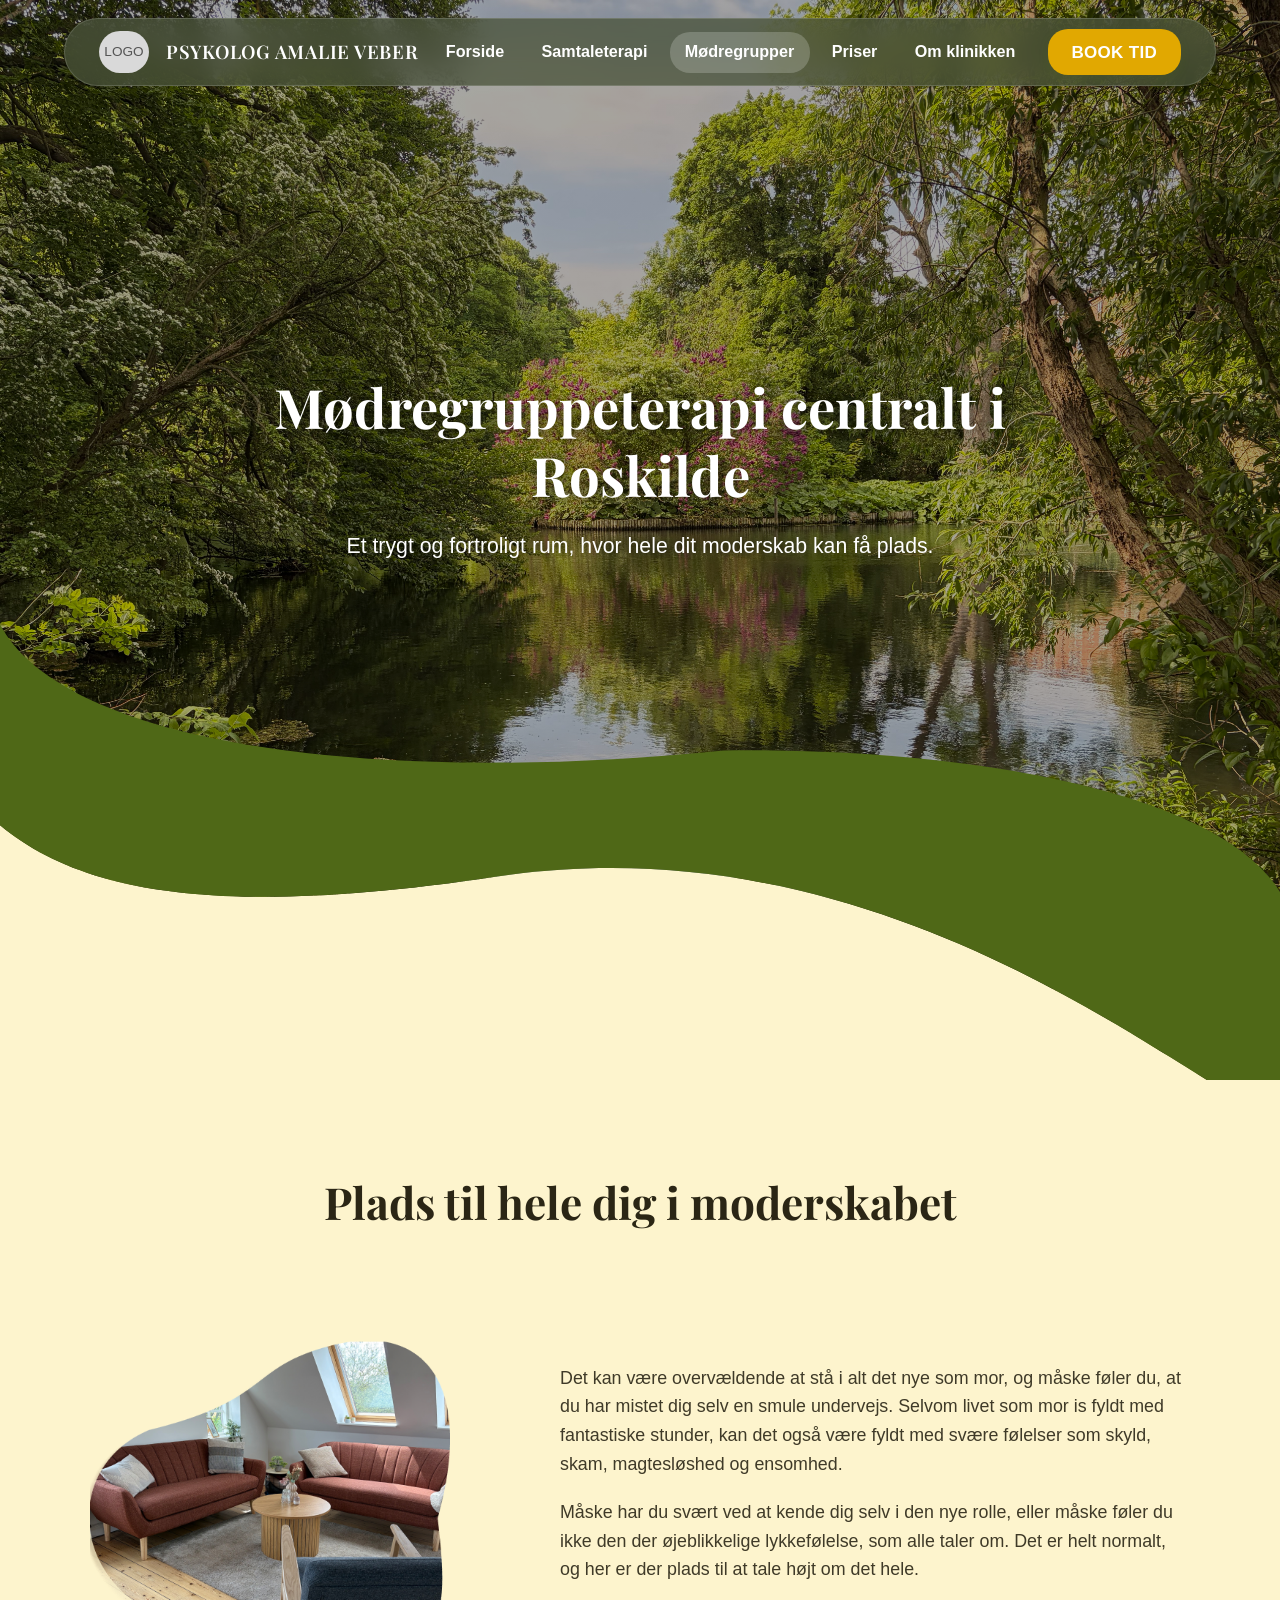
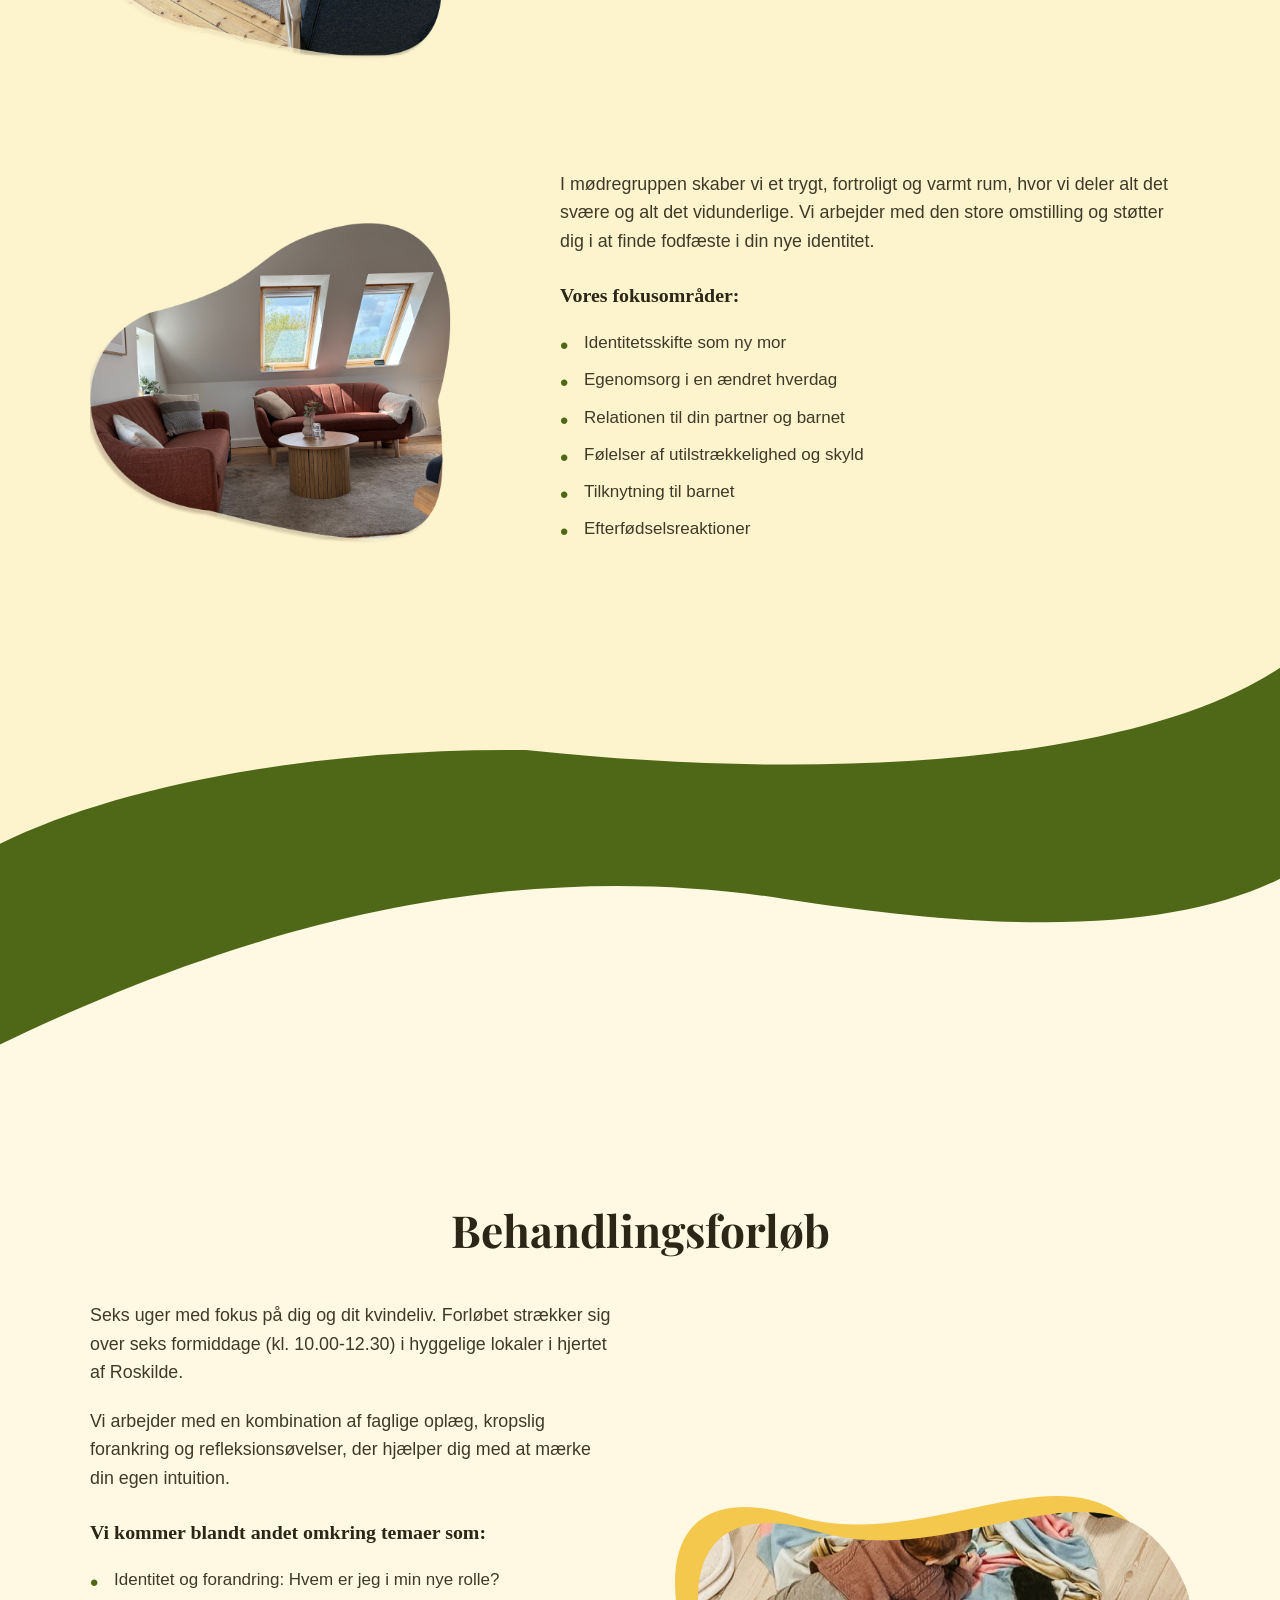
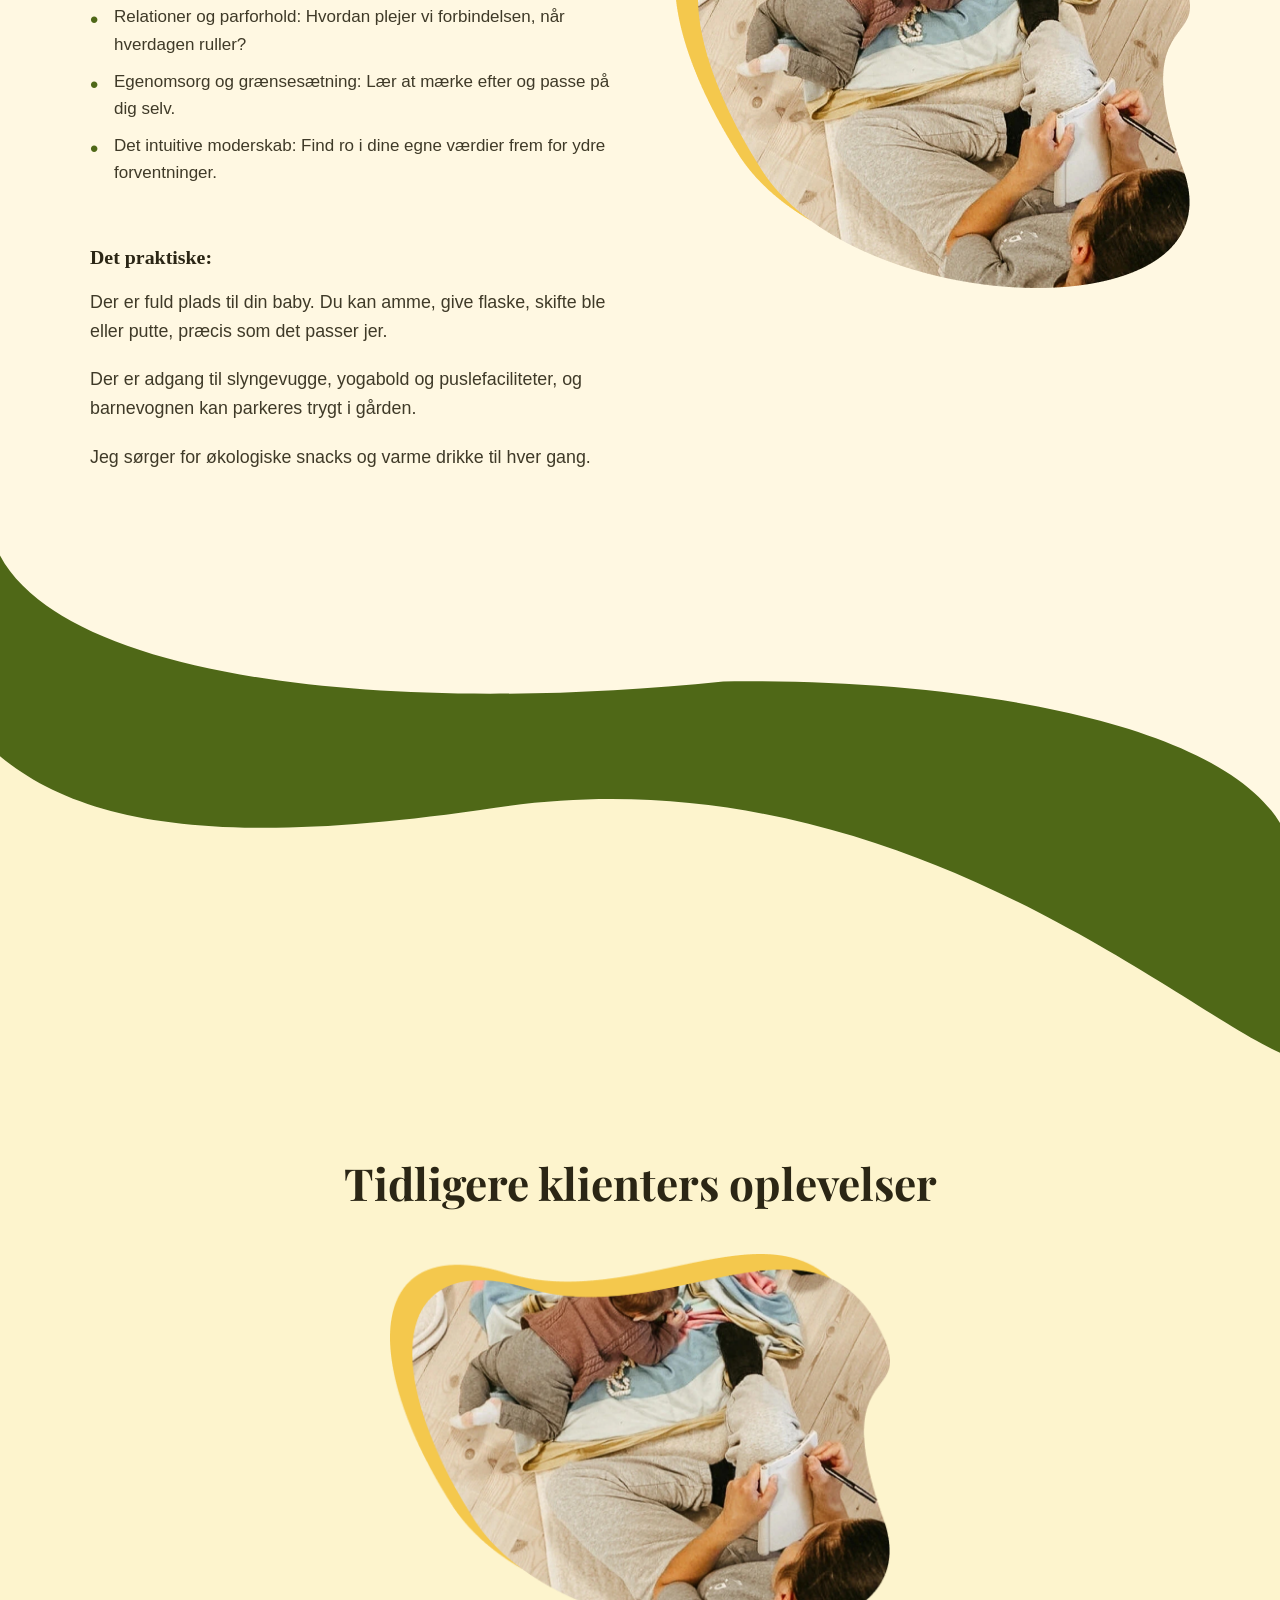
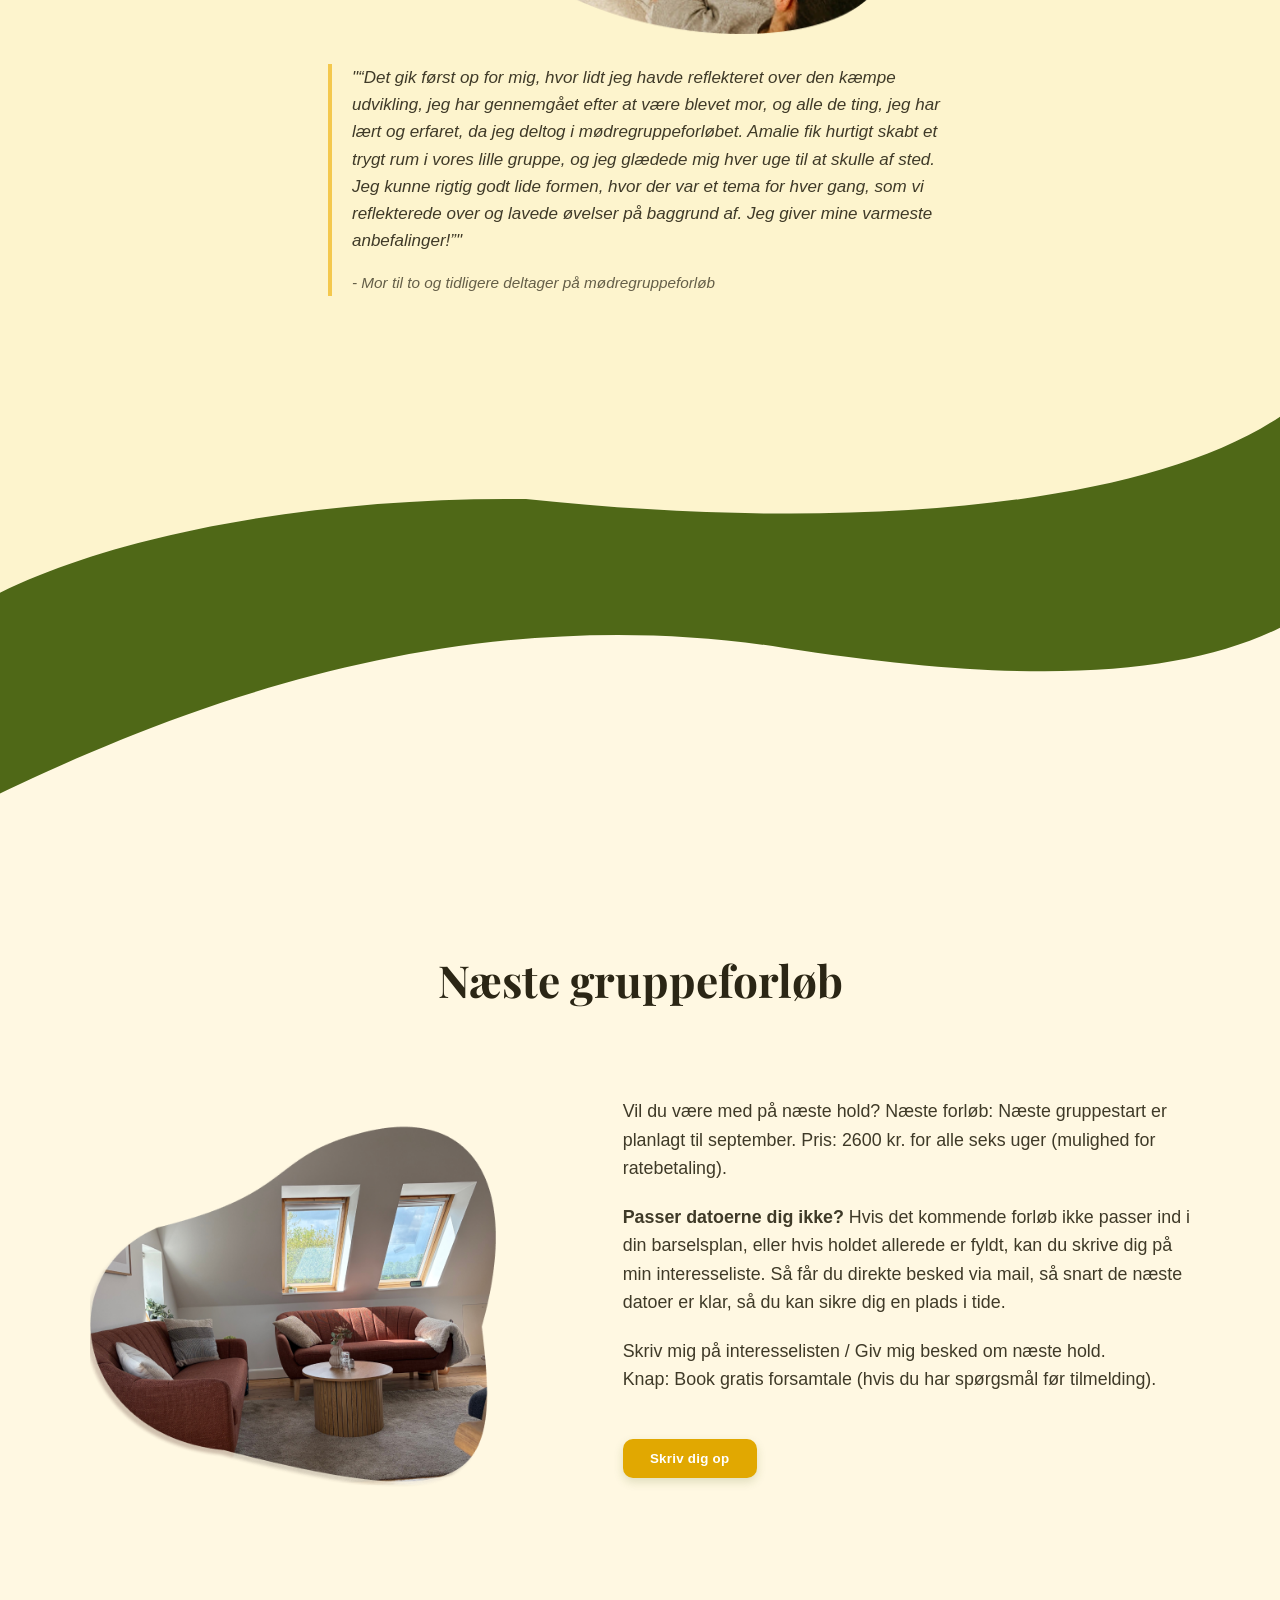
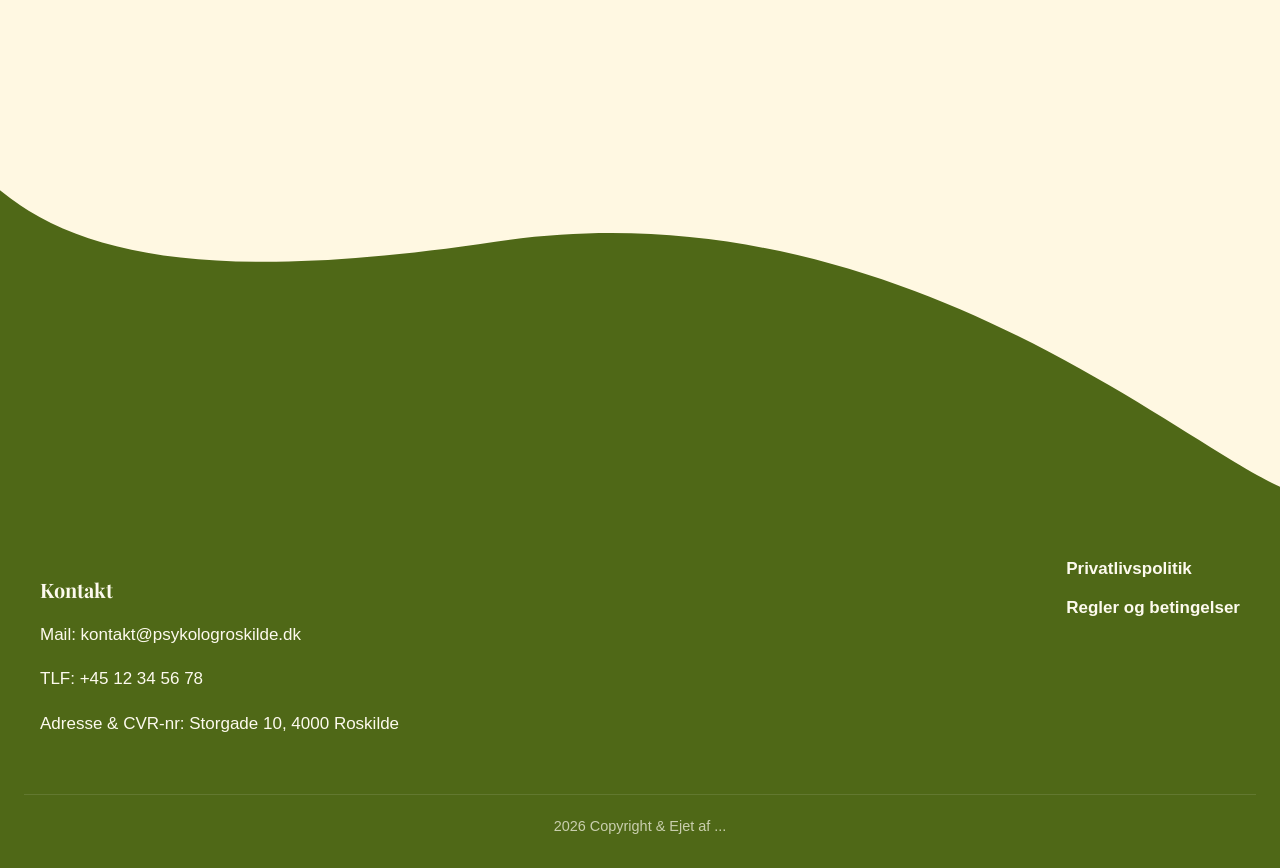
==== moedregrupper.html @ bb5cba14 "lavet moedregruppe siden + ny forside index og lavet svg flow bedre" ====
<!DOCTYPE html>
<html lang="da">
<head>
  <meta charset="UTF-8">
  <meta name="viewport" content="width=device-width, initial-scale=1.0">
  <title>Mødregruppeterapi centralt i Roskilde</title>
  <link rel="preconnect" href="https://fonts.googleapis.com">
  <link rel="preconnect" href="https://fonts.gstatic.com" crossorigin>
  <link href="https://fonts.googleapis.com/css2?family=Playfair+Display:ital,wght@0,400..900;1,400..900&family=Plus+Jakarta+Sans:wght@300;400;500;600&display=swap" rel="stylesheet">
  <link rel="stylesheet" href="css/stylemoedregruppe.css" />
</head>
<body>

<header class="site-header">
  <div class="header-inner">
    <div class="brand">
      <div class="logo-placeholder">logo</div>
      <span class="wordmark">PSYKOLOG AMALIE VEBER</span>
    </div>

    <nav class="main-nav" id="mainNav">
      <a href="index.html" >Forside</a>
      <a href="#">Samtaleterapi</a>
      <a href="moedregrupper.html" class="active">Mødregrupper</a>
      <a href="#">Priser</a>
      <a href="#">Om klinikken</a>
      <a href="#" class="btn-nav-mobile">BOOK TID</a>
    </nav>

    <a href="#" class="btn btn-gold btn-book-tid btn-nav-desktop">BOOK TID</a>

    <button class="burger-menu" id="burgerBtn" aria-label="Toggle navigation">
      <span></span>
      <span></span>
      <span></span>
    </button>
  </div>
</header>

<section class="hero">
  <div class="hero-content">
    <h1>Mødregruppeterapi centralt i Roskilde</h1>
    <p>Et trygt og fortroligt rum, hvor hele dit moderskab kan få plads.</p>
  </div>

  <div class="hero-wave">
    <svg width="1280" height="530" viewBox="0 0 1280 530" fill="none" xmlns="http://www.w3.org/2000/svg" class="wave-svg">
      <mask id="mask_wave_1" style="mask-type:alpha" maskUnits="userSpaceOnUse" x="0" y="0" width="1280" height="530">
        <rect width="1280" height="530" fill="#D9D9D9"/>
      </mask>
      <g mask="url(#mask_wave_1)">
        <path d="M-7.99994 213.286C75.8372 289.187 218.965 313.045 495.367 271.756C901.254 210.635 1195.26 490.226 1293.04 521.911L1350 540L-50 540Z" fill="#FDF4CDFF"/>
        <path d="M1293.04 324.452C1278.31 197.311 996.697 142.167 723.245 145.4C357.556 182.602 32.0857 135.985 -7.99994 0V213.286C75.8372 289.187 218.965 313.045 495.367 271.756C901.254 210.635 1195.26 490.226 1293.04 521.911C1290.21 533.5 1307.77 451.593 1293.04 324.452Z" fill="#4F6817"/>
      </g>
    </svg>
  </div>
</section>

<!-- SEKTION 1: Plads til hele dig (Lysgul) -->
<section class="green-section dynamic-section">
  <h2 class="section-title">Plads til hele dig i moderskabet</h2>

  <div class="split-row">
    <div class="row-image">
      <img src="images/billede1moedre.png" alt="Terapilokale med sofaer vinkel 1" class="blob-img section-photo">
    </div>
    <div class="row-text section-text-container">
      <p class="section-text">
        Det kan være overvældende at stå i alt det nye som mor, og måske føler du, at du har mistet dig selv en smule undervejs. Selvom livet som mor is fyldt med fantastiske stunder, kan det også være fyldt med svære følelser som skyld, skam, magtesløshed og ensomhed.
      </p>
      <p class="section-text">
        Måske har du svært ved at kende dig selv i den nye rolle, eller måske føler du ikke den der øjeblikkelige lykkefølelse, som alle taler om. Det er helt normalt, og her er der plads til at tale højt om det hele.
      </p>
    </div>
  </div>

  <div class="split-row">
    <div class="row-image">
      <img src="images/billede2moedre.png" alt="Terapilokale med sofaer vinkel 2" class="blob-img blob-img-alt section-photo">
    </div>
    <div class="row-text section-text-container">
      <p class="section-text">
        I mødregruppen skaber vi et trygt, fortroligt og varmt rum, hvor vi deler alt det svære og alt det vidunderlige. Vi arbejder med den store omstilling og støtter dig i at finde fodfæste i din nye identitet.
      </p>
      <h3 class="focus-heading">Vores fokusområder:</h3>
      <ul>
        <li>Identitetsskifte som ny mor</li>
        <li>Egenomsorg i en ændret hverdag</li>
        <li>Relationen til din partner og barnet</li>
        <li>Følelser af utilstrækkelighed og skyld</li>
        <li>Tilknytning til barnet</li>
        <li>Efterfødselsreaktioner</li>
      </ul>
    </div>
  </div>
</section>

<!-- BØLGE 2 -->
<div class="wave-container margin-minus">
  <svg width="1280" height="492" viewBox="0 0 1280 492" fill="none" xmlns="http://www.w3.org/2000/svg" class="wave-svg">
    <mask id="mask_wave_2" style="mask-type:alpha" maskUnits="userSpaceOnUse" x="0" y="0" width="1280" height="492">
      <rect width="1280" height="492" fill="#D9D9D9"/>
    </mask>
    <g mask="url(#mask_wave_2)">
      <path d="M-116.76 338.7C-93.7215 209.915 217.557 124.252 526.051 128.055C938.6 171.821 1305.78 116.979 1351 -43L1400 -60L-200 -60Z" fill="#FDF4CDFF"/>
      <path d="M-116.76 338.7C-93.7215 209.915 217.557 124.252 526.051 128.055C938.6 171.821 1305.78 116.979 1351 -43V207.919C1256.42 297.213 1094.95 325.28 783.13 276.706C325.231 204.801 -43.6919 457.225 -154 494.5C-154 494.5 -139.799 467.486 -116.76 338.7Z" fill="#4F6817"/>
    </g>
  </svg>
</div>

<!-- ✨ SEKTION 2: Behandlingsforløb (Opdateret med ny tekststruktur fra image_4195bd.png og behandlingmoedre.jpg) -->
<section class="cream-section dynamic-section">
  <h2 class="section-title">Behandlingsforløb</h2>

  <div class="behandling-grid">

    <!-- Første del af teksten -->
    <div class="behandling-text-1 section-text-container">
      <p class="section-text">
        Seks uger med fokus på dig og dit kvindeliv. Forløbet strækker sig over seks formiddage (kl. 10.00-12.30) i hyggelige lokaler i hjertet af Roskilde.
      </p>
      <p class="section-text">
        Vi arbejder med en kombination af faglige oplæg, kropslig forankring og refleksionsøvelser, der hjælper dig med at mærke din egen intuition.
      </p>

      <h3 class="focus-heading">Vi kommer blandt andet omkring temaer som:</h3>
      <ul>
        <li>Identitet og forandring: Hvem er jeg i min nye rolle?</li>
        <li>Relationer og parforhold: Hvordan plejer vi forbindelsen, når hverdagen ruller?</li>
        <li>Egenomsorg og grænsesætning: Lær at mærke efter og passe på dig selv.</li>
        <li>Det intuitive moderskab: Find ro i dine egne værdier frem for ydre forventninger.</li>
      </ul>
    </div>

    <!-- Billede (behandlingmoedre.jpg - Placeret til højre på desktop, i midten på mobil) -->
    <div class="behandling-image">
      <img src="images/behandlingmoedre.png" alt="Mor og baby på legetæppe" class="blob-img-alt section-photo">
    </div>

    <!-- Anden del af teksten (Det praktiske) -->
    <div class="behandling-text-2 section-text-container">
      <h3 class="focus-heading">Det praktiske:</h3>
      <p class="section-text">
        Der er fuld plads til din baby. Du kan amme, give flaske, skifte ble eller putte, præcis som det passer jer.
      </p>
      <p class="section-text">
        Der er adgang til slyngevugge, yogabold og puslefaciliteter, og barnevognen kan parkeres trygt i gården.
      </p>
      <p class="section-text">
        Jeg sørger for økologiske snacks og varme drikke til hver gang.
      </p>
    </div>

  </div>
</section>

<!-- BØLGE 3 -->
<div class="wave-container margin-minus">
  <svg width="1280" height="530" viewBox="0 0 1280 530" fill="none" xmlns="http://www.w3.org/2000/svg" class="wave-svg">
    <mask id="mask_wave_3" style="mask-type:alpha" maskUnits="userSpaceOnUse" x="0" y="0" width="1280" height="530">
      <rect width="1280" height="530" fill="#D9D9D9"/>
    </mask>
    <g mask="url(#mask_wave_3)">
      <path d="M-7.99994 213.286C75.8372 289.187 218.965 313.045 495.367 271.756C901.254 210.635 1195.26 490.226 1293.04 521.911L1350 540L-50 540Z" fill="#FDF4CDFF"/>
      <path d="M1293.04 324.452C1278.31 197.311 996.697 142.167 723.245 145.4C357.556 182.602 32.0857 135.985 -7.99994 0V213.286C75.8372 289.187 218.965 313.045 495.367 271.756C901.254 210.635 1195.26 490.226 1293.04 521.911C1290.21 533.5 1307.77 451.593 1293.04 324.452Z" fill="#4F6817"/>
    </g>
  </svg>
</div>

<!-- SEKTION 3: Tidligere klienters oplevelser -->
<section class="green-section dynamic-section">
  <h2 class="section-title">Tidligere klienters oplevelser</h2>

  <img src="images/behandlingmoedre.png" alt="Udtalelse" class="blob-img section-photo">

  <div class="section-text-container">
    <div class="testimonial-box">
      <p>"“Det gik først op for mig, hvor lidt jeg havde reflekteret over den kæmpe udvikling, jeg har gennemgået efter at være blevet mor, og alle de ting, jeg har lært og erfaret, da jeg deltog i mødregruppeforløbet.

        Amalie fik hurtigt skabt et trygt rum i vores lille gruppe, og jeg glædede mig hver uge til at skulle af sted. Jeg kunne rigtig godt lide formen, hvor der var et tema for hver gang, som vi reflekterede over og lavede øvelser på baggrund af. Jeg giver mine varmeste anbefalinger!”"</p>
      <span class="testimonial-author">- Mor til to og tidligere deltager på mødregruppeforløb</span>
    </div>
  </div>
</section>

<!-- BØLGE 4 -->
<div class="wave-container margin-minus">
  <svg width="1280" height="492" viewBox="0 0 1280 492" fill="none" xmlns="http://www.w3.org/2000/svg" class="wave-svg">
    <mask id="mask_wave_4" style="mask-type:alpha" maskUnits="userSpaceOnUse" x="0" y="0" width="1280" height="492">
      <rect width="1280" height="492" fill="#D9D9D9"/>
    </mask>
    <g mask="url(#mask_wave_4)">
      <path d="M-116.76 338.7C-93.7215 209.915 217.557 124.252 526.051 128.055C938.6 171.821 1305.78 116.979 1351 -43L1400 -60L-200 -60Z" fill="#FDF4CDFF"/>
      <path d="M-116.76 338.7C-93.7215 209.915 217.557 124.252 526.051 128.055C938.6 171.821 1305.78 116.979 1351 -43V207.919C1256.42 297.213 1094.95 325.28 783.13 276.706C325.231 204.801 -43.6919 457.225 -154 494.5C-154 494.5 -139.799 467.486 -116.76 338.7Z" fill="#4F6817"/>
    </g>
  </svg>
</div>

<!-- SEKTION 4: Næste gruppeforløb (Billede til venstre, tekst til højre setup) -->
<section class="cream-section dynamic-section naeste-hold-section">
  <h2 class="section-title">Næste gruppeforløb</h2>

  <div class="naeste-hold-grid">

    <!-- Venstre side på desktop / Øverst på mobil: Billede -->
    <div class="naeste-hold-image">
      <img src="images/billede2moedre.png" alt="Næste gruppeforløb stue lokation" class="blob-img blob-img-alt section-photo">
    </div>

    <!-- Højre side på desktop / Nederst på mobil: Tekst og knap under -->
    <div class="naeste-hold-content section-text-container">
      <p class="section-text">
        Vil du være med på næste hold? Næste forløb: Næste gruppestart er planlagt til september. Pris: 2600 kr. for alle seks uger (mulighed for ratebetaling).
      </p>
      <p class="section-text">
        <strong>Passer datoerne dig ikke?</strong> Hvis det kommende forløb ikke passer ind i din barselsplan, eller hvis holdet allerede er fyldt, kan du skrive dig på min interesseliste. Så får du direkte besked via mail, så snart de næste datoer er klar, så du kan sikre dig en plads i tide.
      </p>
      <p class="section-text">
        Skriv mig på interesselisten / Giv mig besked om næste hold.<br>
        Knap: Book gratis forsamtale (hvis du har spørgsmål før tilmelding).
      </p>

      <!-- Knappen placeret under teksten i højre kolonne -->
      <button class="btn section-button" id="ctaBtn">Skriv dig op</button>
    </div>

  </div>
</section>

<!-- BØLGE 5 -->
<div class="wave-container margin-minus">
  <svg width="1280" height="530" viewBox="0 0 1280 530" fill="none" xmlns="http://www.w3.org/2000/svg" class="wave-svg">
    <mask id="mask_wave_5" style="mask-type:alpha" maskUnits="userSpaceOnUse" x="0" y="0" width="1280" height="530">
      <rect width="1280" height="530" fill="#D9D9D9"/>
    </mask>
    <g mask="url(#mask_wave_5)">
      <path d="M-7.99994 213.286C75.8372 289.187 218.965 313.045 495.367 271.756C901.254 210.635 1195.26 490.226 1293.04 521.911L1350 540L-50 540Z" fill="#4F6817"/>
    </g>
  </svg>
</div>

<footer>
  <div class="footer-grid">
    <div>
      <h3 style="font-family: var(--font-h1); color: var(--on-green); margin-bottom: 15px;">Kontakt</h3>
      <p>Mail: kontakt@psykologroskilde.dk</p>
      <p>TLF: +45 12 34 56 78</p>
      <p>Adresse & CVR-nr: Storgade 10, 4000 Roskilde</p>
    </div>
    <div class="footer-links">
      <a href="#">Privatlivspolitik</a>
      <a href="#">Regler og betingelser</a>
    </div>
  </div>
  <div class="copyright">
    2026 Copyright & Ejet af ...
  </div>
</footer>

<script src="js/js1.js"></script>
</body>
</html>
---- css/stylemoedregruppe.css ----
/* ============================================================
THEME VARIABLES
============================================================ */
:root {
    --gold-btn: #E1A801;      /* buttons */
    --bg-main: #FFF8E2;       /* main page background (cream) */
    --bg-section: #FFEEAC;    /* some section backgrounds (light yellow) */
    --green: #4F6817;         /* waves / illustrations / footer */
    --gold-accent: #F4C84D;   /* card + image-blob backgrounds */
    --bg-about: #FDF4CD;      /* about section warm yellow background */

    --text-dark: #2b2615;     /* headings on light bg */
    --text-body: #3f3a28;     /* body copy */
    --card-text: #4a3f12;     /* text on gold cards */
    --on-green: #fdfaee;      /* text on green background */

    --font-h1: "Playfair Display", serif;
    --font-h2: "Domine", serif;
    --font-body: "Nunito Sans", sans-serif;
    --maxw: 1200px;
}

html, body {
    margin: 0;
    padding: 0;
    background: var(--bg-main);
    color: var(--text-body);
    font-family: var(--font-body);
    font-size: 17px;
    line-height: 1.6;
    -webkit-font-smoothing: antialiased;
    overflow-x: hidden;
}

h1 { font-family: var(--font-h1); color: var(--text-dark); font-weight: 700; }
h2, h3 { font-family: var(--font-h2); color: var(--text-dark); }
p { margin: 0 0 1rem; }

/* ============================================================
BUTTONS
============================================================ */
.btn {
    display: inline-block;
    background: var(--gold-btn);
    color: #fff;
    text-decoration: none;
    font-family: var(--font-body);
    font-weight: 700;
    padding: 0.7rem 1.6rem;
    border-radius: 10px;
    letter-spacing: 0.02em;
    box-shadow: 0 4px 10px rgba(79, 104, 23, 0.18);
    transition: transform 0.15s ease, box-shadow 0.15s ease, filter 0.15s ease;
    border: none;
    cursor: pointer;
}
.btn:hover {
    filter: brightness(1.07);
    transform: translateY(-2px);
    box-shadow: 0 7px 16px rgba(79, 104, 23, 0.28);
}
.btn:active { transform: scale(0.98); }
.btn-book-tid { padding: 0.55rem 1.4rem; }

/* ============================================================
HEADER & NAVIGATION ARCHITECTURE
============================================================ */
.site-header {
    position: absolute;
    top: 2%;
    left: 5%;
    right: 5%;
    z-index: 20;
    background: #4a533ac0;
    backdrop-filter: blur(12px);
    -webkit-backdrop-filter: blur(12px);
    border-radius: 50px;
    border: 1px solid rgba(255, 255, 255, 0.15);
}
.header-inner {
    display: flex;
    align-items: center;
    padding: 0.6rem 2rem;
}
.brand {
    display: flex;
    align-items: center;
    gap: 1rem;
}
.logo-placeholder {
    width: 50px;
    height: 42px;
    background: #d9d9d9;
    display: flex;
    align-items: center;
    justify-content: center;
    font-family: var(--font-body);
    color: #555;
    border-radius: 25px;
    font-size: 0.8rem;
    text-transform: uppercase;
}
.wordmark {
    font-family: var(--font-h1);
    font-weight: 600;
    letter-spacing: 0.04em;
    color: #ffffff;
    font-size: 1.1rem;
    white-space: nowrap;
}

.main-nav {
    display: flex;
    gap: 0.4rem;
    margin-left: auto;
    align-items: center;
}
.main-nav a {
    text-decoration: none;
    color: #ffffff;
    font-weight: 700;
    font-size: 0.95rem;
    padding: 0.45rem 0.9rem;
    border-radius: 20px;
    transition: background 0.15s ease;
}
.main-nav a:hover, .main-nav a.active {
    background: rgba(255, 255, 255, 0.2);
}

.btn-nav-desktop { margin-left: 1rem; border-radius: 20px; }
.btn-nav-mobile { display: none; }
.burger-menu { display: none; z-index: 30; }

/* ============================================================
✨ HERO SECTION
============================================================ */
.hero {
    position: relative;
    width: 100%;
    min-height: 85vh;
    display: flex;
    align-items: center;
    justify-content: center;
    background: linear-gradient(rgba(0, 0, 0, 0.35), rgba(0, 0, 0, 0.35)),
    url('../images/billede3%20(1).jpeg');
    background-size: cover;
    background-position: center;
    padding: 40px 24px 230px 24px;
    box-sizing: border-box;
    text-align: center;
    overflow: hidden;
    height: 120vh;
}

.hero-content {
    position: relative;
    z-index: 5;
    max-width: 850px;
    width: 100%;
    margin: 0 auto;
    display: flex;
    flex-direction: column;
    align-items: center;
    justify-content: center;
    height: 70vh;
}

.hero h1 {
    font-family: var(--font-h1);
    font-size: 3.2rem;
    color: #ffffff;
    margin-bottom: 20px;
    text-shadow: 2px 2px 12px rgba(0,0,0,0.6);
    line-height: 1.25;
    text-align: center;
}

.hero p {
    font-family: var(--font-body);
    font-size: 1.25rem;
    color: #ffffff;
    max-width: 600px;
    margin: 0 auto;
    text-shadow: 1px 1px 6px rgba(0,0,0,0.6);
    text-align: center;
}

.hero-wave {
    position: absolute;
    bottom: -55px;
    left: 0;
    width: 100%;
    line-height: 0;
    z-index: 10;
}

.wave-svg {
    width: 100%;
    height: auto;
    display: block;
}

/* ============================================================
WAVES & SECTIONS GENERAL
============================================================ */
.wave-container {
    width: 100%;
    line-height: 0;
    margin: 0;
}
.margin-minus {
    margin-top: -5px;
    margin-bottom: -5px;
}

section {
    padding: 50px 8px; /* Nedsat fra 24px til 16px for mindre side-padding på alle sektioner */
    max-width: 100%;
    box-sizing: border-box;
}

.section-title {
    font-family: var(--font-h1);
    font-size: 2.6rem;
    margin-bottom: 35px;
    text-align: center;
}

.section-text {
    font-size: 1.05rem;
    margin-bottom: 20px;
    max-width: 720px;
}

/* Organiske Billedformer (Blobs) */
.blob-img {
    width: 100%;
    max-width: 500px;
    max-height: 500px;
    object-fit: cover;
    display: block;
    margin: 0 auto;
}


/* DESKTOP ROW ARCHITECTURE FOR SPLIT-SECTIONS */
.split-row {
    display: flex;
    align-items: center;
    justify-content: center;
    gap: 50px;
    max-width: 1100px;
    margin: 0 auto 60px auto;
}
.split-row:last-of-type {
    margin-bottom: 0;
}
.row-image {
    flex: 1;
    max-width: 420px;
}
.row-text {
    flex: 1.2;
    text-align: left;
}

/* 👥 BEHANDLINGSFORLØB GRID (Desktop: Tekst til venstre, Billede til højre) */
.behandling-grid {
    display: grid;
    grid-template-columns: 1.2fr 1fr;
    gap: 10px 60px;
    max-width: 1100px;
    margin: 0 auto;
    align-items: start;
}
.behandling-text-1 {
    grid-column: 1;
    grid-row: 1;
    text-align: left;
}
.behandling-image {
    grid-column: 2;
    grid-row: 1 / span 2;
    align-self: center;
}
.behandling-text-2 {
    grid-column: 1;
    grid-row: 2;
    text-align: left;
}

/* Sektions-farver */
.green-section {
    background-color: rgb(253, 244, 205);
}

.cream-section {
    background-color: var(--bg-main);
    color: var(--text-body);
}
.cream-section .section-title {
    color: var(--text-dark);
}

/* Liste-styling */
ul {
    list-style-type: none;
    margin-bottom: 20px;
    padding: 0;
}
ul li {
    position: relative;
    padding-left: 24px;
    margin-bottom: 10px;
}
ul li::before {
    content: "•";
    position: absolute;
    left: 0;
    color: var(--green);
    font-size: 1.4rem;
    top: -2px;
}

.focus-heading {
    margin-top: 25px;
    margin-bottom: 15px;
    font-family: var(--font-h2);
}

/* Testimonial Box */
.testimonial-box {
    font-style: italic;
    border-left: 4px solid var(--gold-accent);
    padding-left: 20px;
    margin: 30px auto;
    max-width: 600px;
}
.testimonial-author {
    display: block;
    margin-top: 10px;
    font-size: 0.9rem;
    opacity: 0.8;
}

/* ============================================================
🗓️ NÆSTE HOLD GRUPPEFORLØB (Desktop: Billede venstre, Tekst højre)
============================================================ */
.naeste-hold-grid {
    display: grid;
    grid-template-columns: 1fr 1.2fr; /* Giver teksten en smule mere plads end billedet */
    gap: 30px 60px;
    max-width: 1100px;
    margin: 0 auto;
    align-items: center;
}
.naeste-hold-image {
    grid-column: 1;
}
.naeste-hold-content {
    grid-column: 2;
    text-align: left;
}
.naeste-hold-content .btn {
    margin: 25px 0 0 0; /* Placerer knappen under teksten i højre side */
    display: inline-block;
}

/* ============================================================
📲 MOBIL RESPONSIVITET (Tilføjes i bunden af din eksisterende @media blok)
============================================================ */
@media (max-width: 768px) {

    /* 📲 STRØMLINET FORLØB PÅ MOBIL: (Title -> Image -> Text -> Button) */
    .naeste-hold-grid {
        display: flex !important;
        flex-direction: column !important;
        gap: 15px !important;
        width: 100% !important;
    }
    .naeste-hold-image {
        order: 1 !important; /* Billedet rykker op lige under den centrerede overskrift */
        width: 100% !important;
        max-width: 340px !important;
        margin: 10px auto 15px auto !important;
    }
    .naeste-hold-content {
        order: 2 !important; /* Tekstblokken følger efter */
        display: flex !important;
        flex-direction: column !important;
        width: 100% !important;
    }
    .naeste-hold-content .btn {
        order: 3 !important; /* Tvinger knappen helt i bunden af sektionen */
        margin: 25px auto 0 auto !important;
        width: 100% !important;
        max-width: 290px !important;
        text-align: center;
    }
}

/* ============================================================
🗓️ NÆSTE GRUPPEFORLØB GRID (Desktop: Tekst til venstre, Billede til højre)
============================================================ */
.næste-forløb-grid {
    display: grid;
    grid-template-columns: 1.2fr 1fr;
    gap: 30px 60px;
    max-width: 1100px;
    margin: 0 auto;
    align-items: center;
}
.næste-forløb-content {
    grid-column: 1;
    text-align: left;
}
.næste-forløb-content .btn {
    margin: 25px 0 0 0; /* Placerer knappen under teksten i venstre side */
    display: inline-block;
}
.næste-forløb-image {
    grid-column: 2;
}



/* ============================================================
FOOTER
============================================================ */
footer {
    background-color: var(--green);
    color: var(--on-green);
    padding: 60px 24px 30px;
}
.footer-grid {
    max-width: var(--maxw);
    margin: 0 auto 40px;
    display: flex;
    justify-content: space-between;
    flex-wrap: wrap;
    gap: 40px;
}
.footer-links a {
    display: block;
    color: var(--on-green);
    text-decoration: none;
    margin-bottom: 12px;
    font-weight: 700;
}
.copyright {
    text-align: center;
    font-size: 0.85rem;
    opacity: 0.7;
    border-top: 1px solid rgba(255,255,255,0.15);
    padding-top: 20px;
}

/* ============================================================
📲 PHONE & MOBILE OVERRIDES
============================================================ */
@media (max-width: 768px) {
    .site-header { left: 4%; right: 4%; top: 15px; border-radius: 20px; }
    .header-inner { padding: 0.5rem 1.2rem; justify-content: space-between; }
    .wordmark { font-size: 0.85rem; }

    .btn-nav-desktop { display: none !important; }

    /* Mobil Menu Toggle */
    .burger-menu {
        display: flex;
        flex-direction: column;
        justify-content: space-between;
        width: 26px;
        height: 18px;
        background: none;
        border: none;
        padding: 0;
        cursor: pointer;
    }
    .burger-menu span {
        width: 100%;
        height: 2.5px;
        background-color: #ffffff;
        border-radius: 4px;
        transition: transform 0.3s ease, opacity 0.2s ease;
    }
    .burger-menu.open span:nth-child(1) { transform: translateY(8px) rotate(45deg); }
    .burger-menu.open span:nth-child(2) { opacity: 0; }
    .burger-menu.open span:nth-child(3) { transform: translateY(-8px) rotate(-45deg); }

    .main-nav {
        position: absolute;
        top: 120%;
        left: 0;
        right: 0;
        background: var(--bg-main);
        flex-direction: column;
        gap: 0;
        padding: 1rem 0;
        box-shadow: 0 10px 20px rgba(0, 0, 0, 0.08);
        border-radius: 20px;
        opacity: 0;
        visibility: hidden;
        transform: translateY(-10px);
        transition: all 0.25s ease;
    }
    .main-nav.active { opacity: 1; visibility: visible; transform: translateY(0); }
    .main-nav a { width: 100%; text-align: center; padding: 0.9rem 0; color: var(--text-dark); border-radius: 0; }
    .main-nav .btn-nav-mobile {
        display: inline-block; width: auto; min-width: 160px; margin: 1rem auto 0.5rem;
        padding: 0.6rem 1.8rem; background: var(--gold-btn); color: #ffffff !important;
        border-radius: 30px;
    }

    /* 📲 HERO MOBIL */
    .hero {
        min-height: 65vh !important;
        padding: 50px 20px 130px 20px !important;
        height: 50vh;
    }
    .hero h1 { font-size: 2.2rem !important; }
    .hero p { font-size: 1.05rem !important; }

    .hero-wave {
        bottom: -5px !important;
    }

    /* Mobil-reordering (Generel for grøn sektion) */
    .green-section.dynamic-section {
        display: block !important;
        padding: 55px 20px !important;
    }

    .section-title {
        font-size: 2.1rem !important;
        margin-bottom: 25px !important;
    }

    .split-row {
        flex-direction: column !important;
        gap: 20px !important;
        margin-bottom: 40px !important;
        width: 100% !important;
    }

    .row-image {
        width: 100% !important;
        max-width: 340px !important;
        margin: 0 auto !important;
    }

    .row-text {
        width: 100% !important;
        text-align: left !important;
    }

    /* 📲 STRØMLINET BEHANDLINGSFORLØB PÅ MOBIL: (Title -> Text Part 1 -> Image -> Text Part 2) */
    .behandling-grid {
        display: flex !important;
        flex-direction: column !important;
        gap: 20px !important;
        width: 100% !important;
    }
    .behandling-text-1 {
        order: 1 !important;
    }
    .behandling-image {
        order: 2 !important;
        width: 100% !important;
        max-width: 240px !important;
        display: flex;
        justify-content: center;
    }
    .behandling-text-2 {
        order: 3 !important;
    }

    /* Mindre side-padding på alle sektioner på mobilen */
    section {
        padding: 55px 12px !important;
    }

    /* 📲 STRØMLINET FORLØB PÅ MOBIL: (Title -> Image -> Text -> Button) */
    .næste-forløb-grid {
        display: flex !important;
        flex-direction: column !important;
        gap: 15px !important;
        width: 100% !important;
    }
    .næste-forløb-image {
        order: 1 !important; /* Billedet placeres øverst direkte under titlen */
        width: 100% !important;
        max-width: 340px !important;
        margin: 10px auto 15px auto !important;
    }
    .næste-forløb-content {
        order: 2 !important; /* Tekstblokken følger efter */
        display: flex !important;
        flex-direction: column !important;
    }
    .næste-forløb-content .btn {
        order: 3 !important; /* Tvinger selve knappen helt i bunden under teksten */
        margin: 25px auto 0 auto !important;
        width: 100% !important;
        max-width: 290px !important;
        text-align: center;
    }

    /* Standard adfærd for øvrige sektioner */
    .dynamic-section:not(.green-section):not(.cream-section) {
        display: flex !important;
        flex-direction: column !important;
        align-items: center !important;
    }
    .dynamic-section:not(.green-section) .section-photo { order: 2 !important; margin-bottom: 25px !important; }
    .dynamic-section:not(.green-section) .section-text-container { order: 3 !important; }
    .dynamic-section:not(.green-section) .section-button { order: 4 !important; }
}
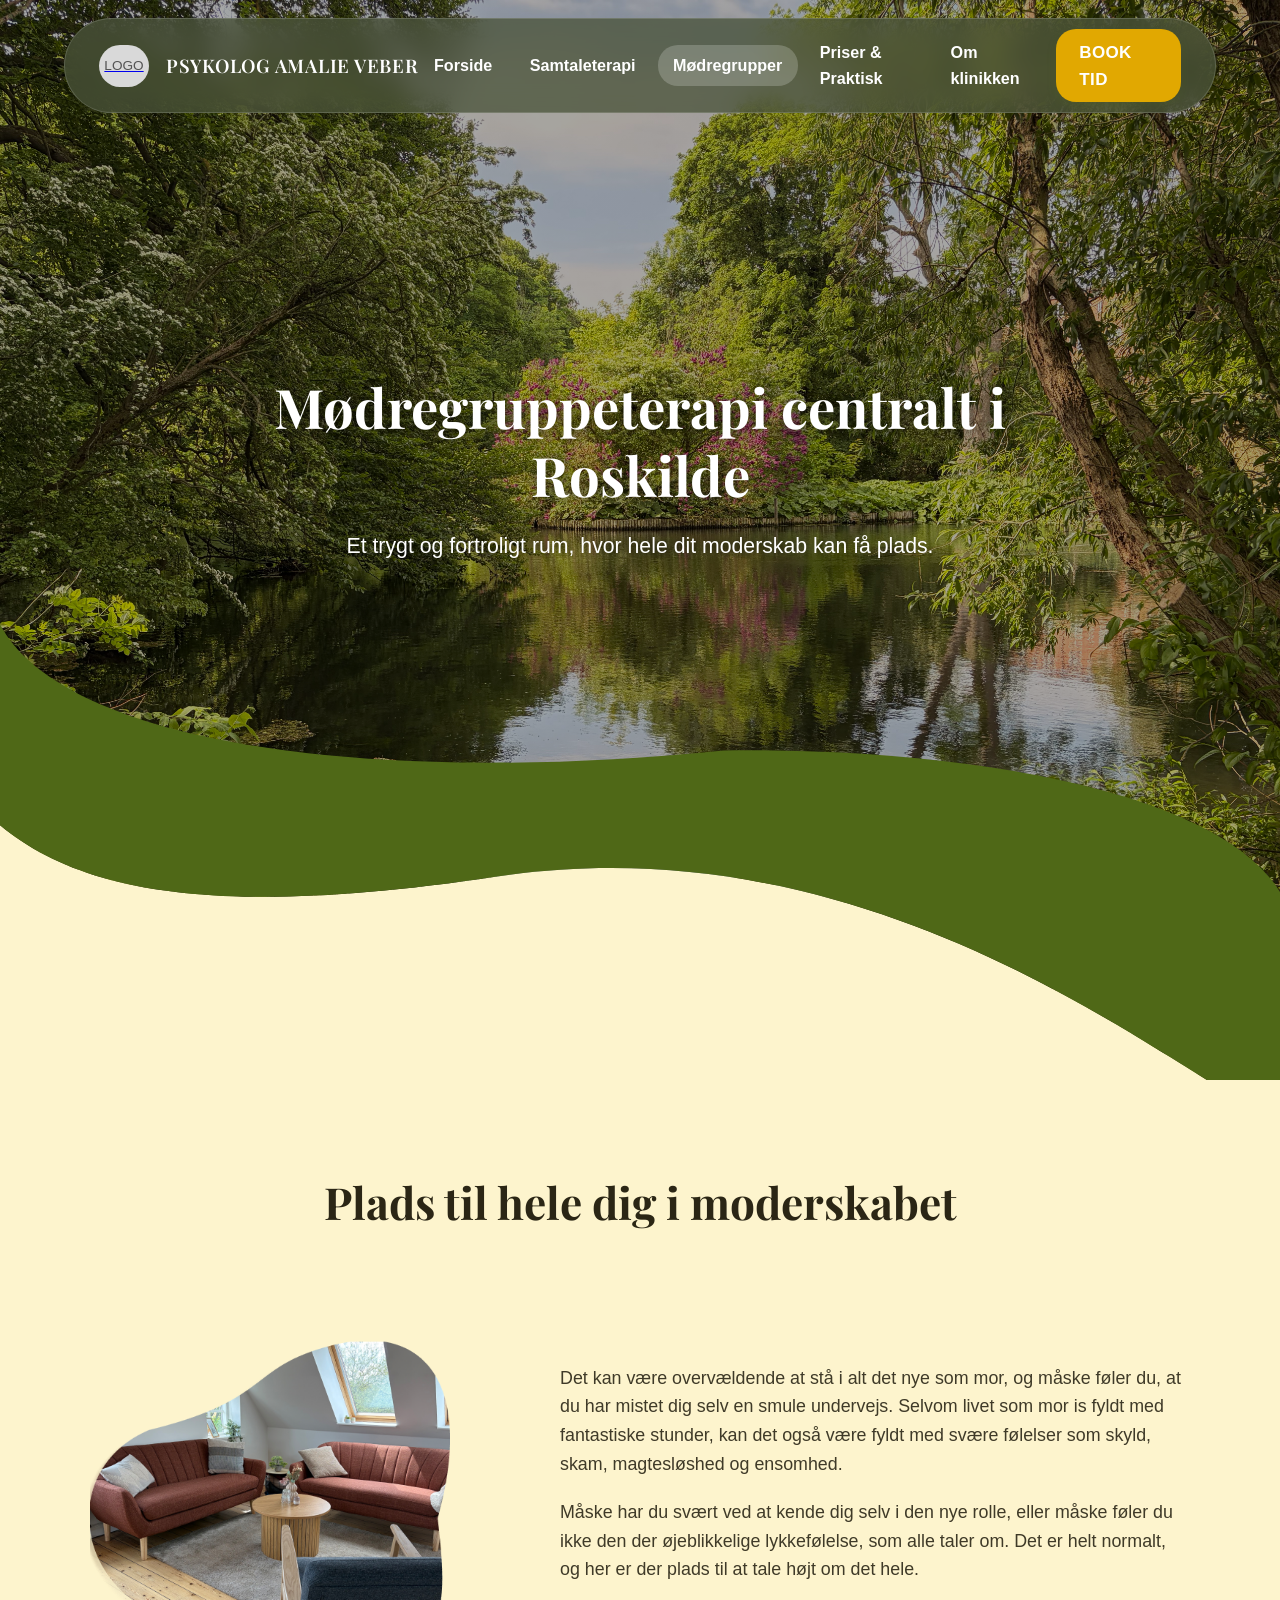
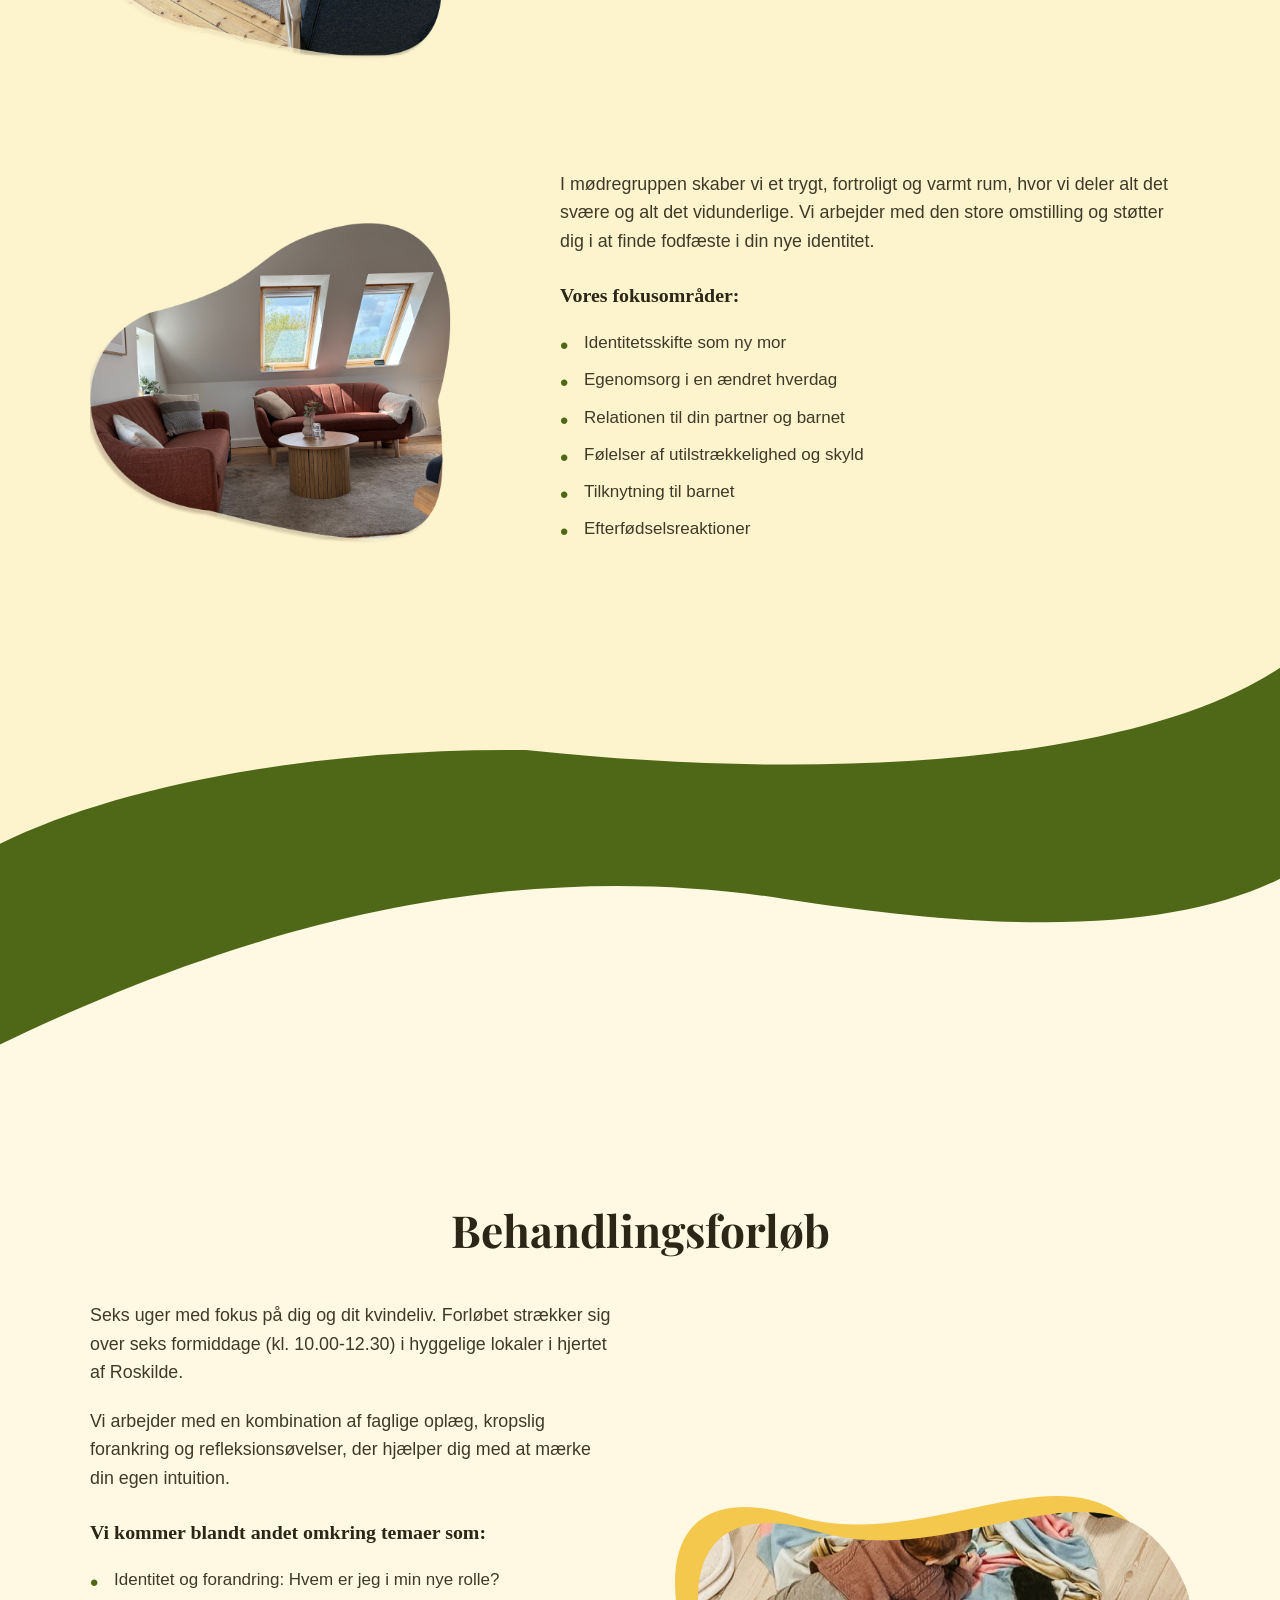
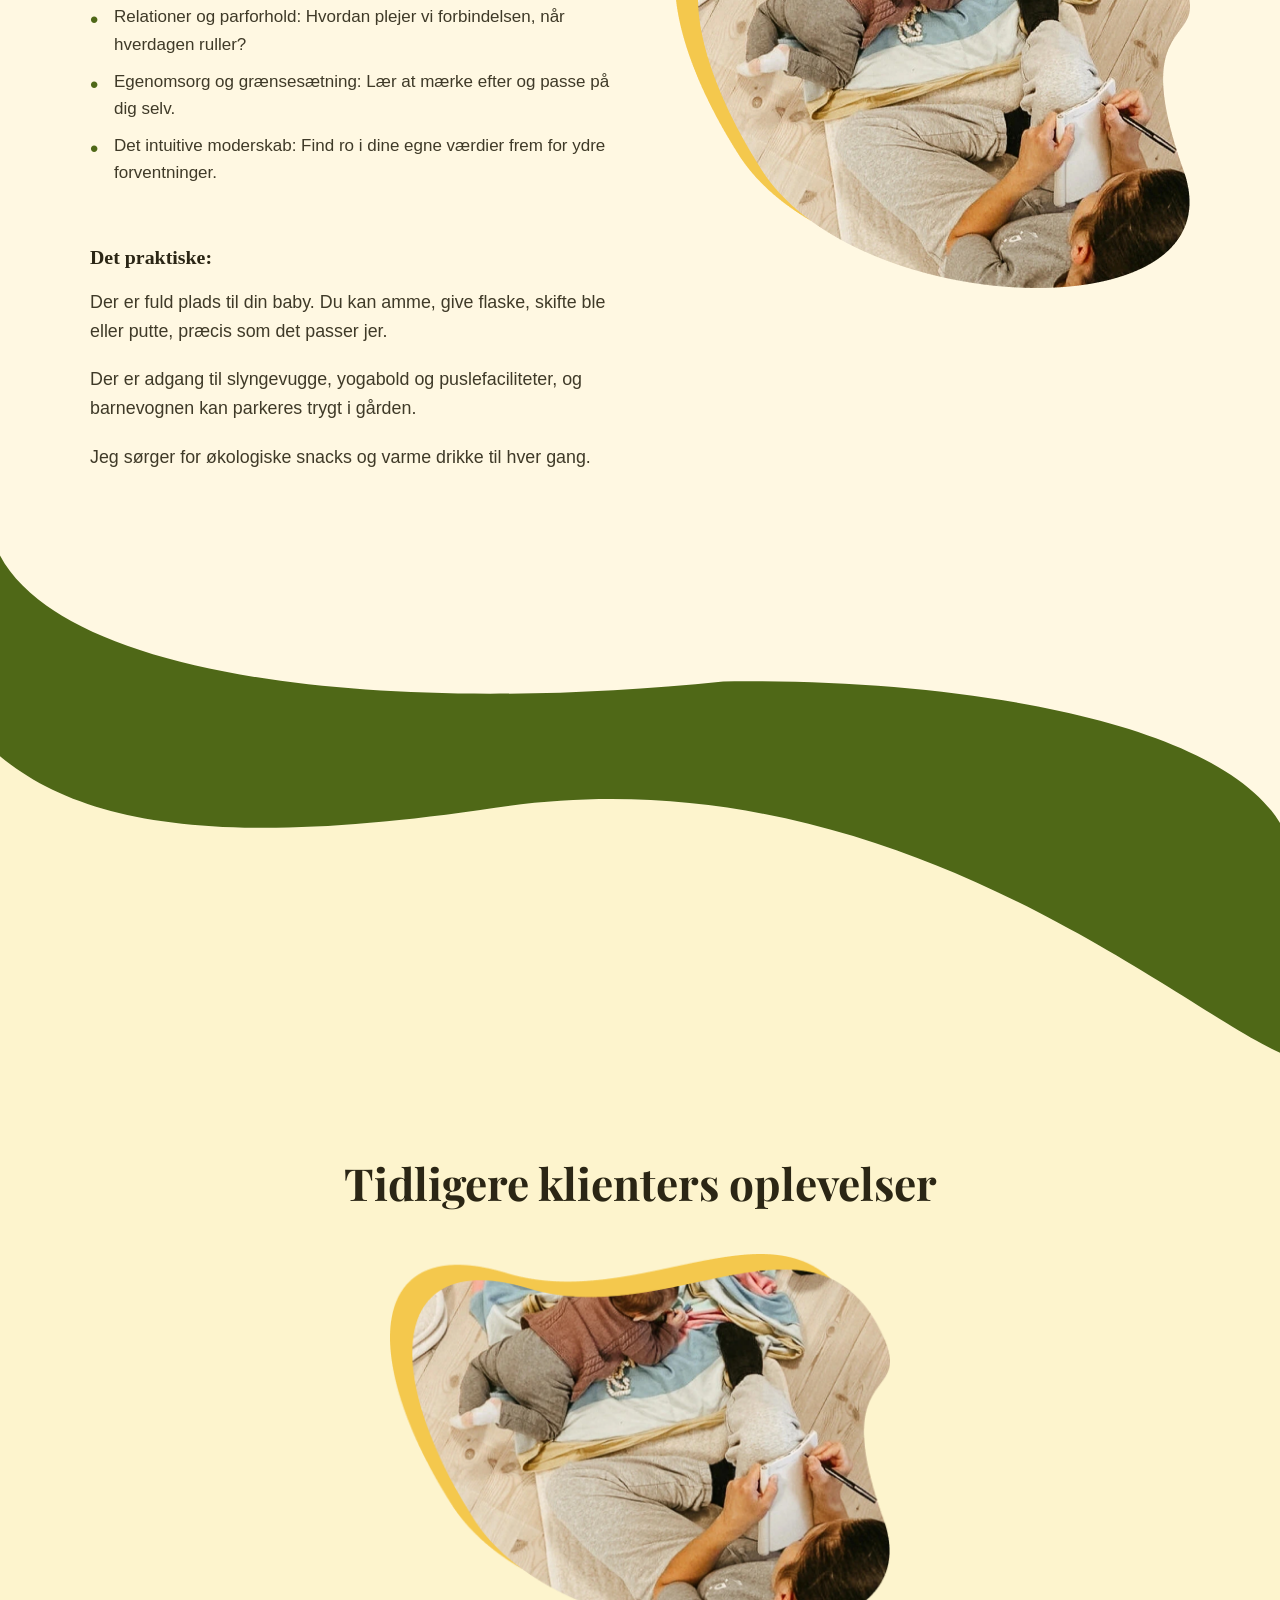
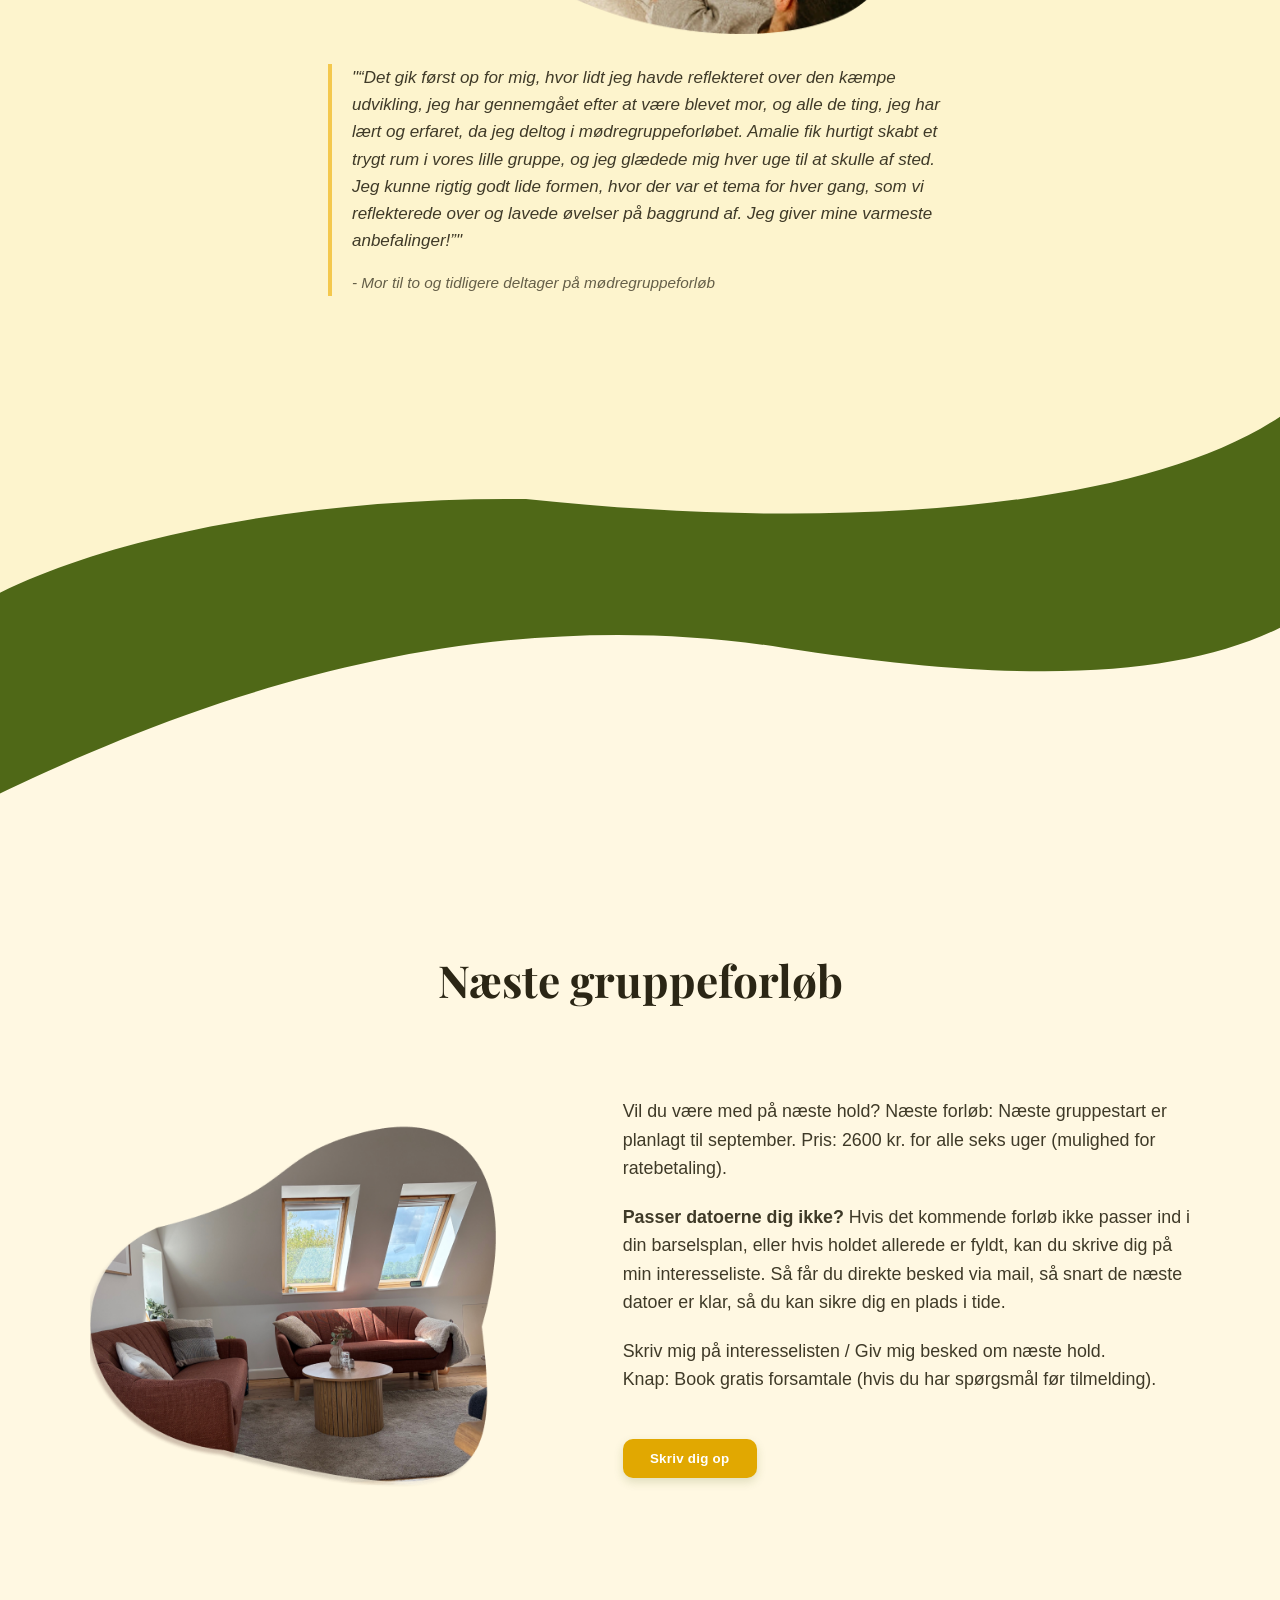
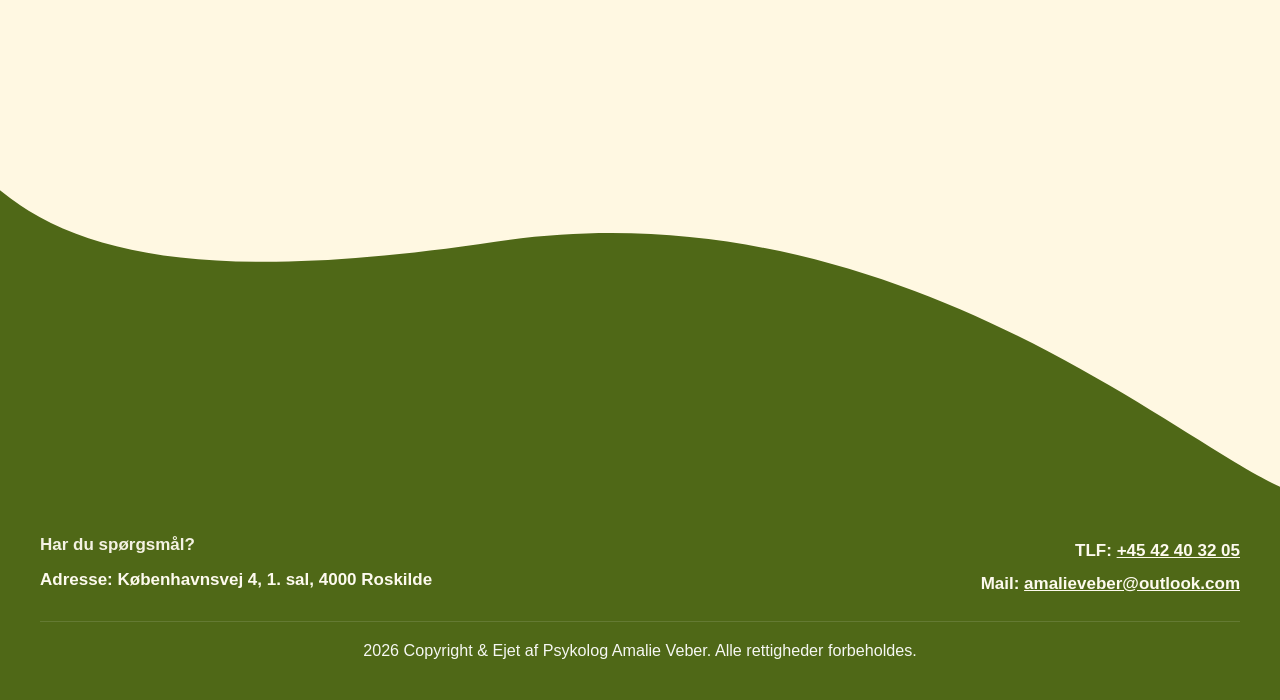
==== commit dd76ba9e: "fikset navbar + footer global" ====
--- a/moedregrupper.html
+++ b/moedregrupper.html
@@ -14,20 +14,20 @@
 <header class="site-header">
   <div class="header-inner">
     <div class="brand">
-      <div class="logo-placeholder">logo</div>
+      <a href="index.html"><div class="logo-placeholder">logo</div></a>
       <span class="wordmark">PSYKOLOG AMALIE VEBER</span>
     </div>
 
     <nav class="main-nav" id="mainNav">
-      <a href="index.html" >Forside</a>
-      <a href="#">Samtaleterapi</a>
+      <a href="index.html">Forside</a>
+      <a href="psykologsamtaler.html">Samtaleterapi</a>
       <a href="moedregrupper.html" class="active">Mødregrupper</a>
-      <a href="#">Priser</a>
-      <a href="#">Om klinikken</a>
-      <a href="#" class="btn-nav-mobile">BOOK TID</a>
+      <a href="priser.html">Priser & Praktisk</a>
+      <a href="omklinikken.html">Om klinikken</a>
+      <a href="https://healper.dk/matching/book/1718/?external=1" class="btn-nav-mobile">BOOK TID</a>
     </nav>
 
-    <a href="#" class="btn btn-gold btn-book-tid btn-nav-desktop">BOOK TID</a>
+    <a href="https://healper.dk/matching/book/1718/?external=1" class="btn btn-gold btn-book-tid btn-nav-desktop">BOOK TID</a>
 
     <button class="burger-menu" id="burgerBtn" aria-label="Toggle navigation">
       <span></span>
@@ -221,13 +221,13 @@
       </p>
 
       <!-- Knappen placeret under teksten i højre kolonne -->
-      <button class="btn section-button" id="ctaBtn">Skriv dig op</button>
-    </div>
-
-  </div>
-</section>
-
-<!-- BØLGE 5 -->
+      <a href="https://ayhgld.subscribepage.io/"><button class="btn section-button" id="ctaBtn">Skriv dig op</button></a>
+    </div>
+
+  </div>
+</section>
+
+
 <div class="wave-container margin-minus">
   <svg width="1280" height="530" viewBox="0 0 1280 530" fill="none" xmlns="http://www.w3.org/2000/svg" class="wave-svg">
     <mask id="mask_wave_5" style="mask-type:alpha" maskUnits="userSpaceOnUse" x="0" y="0" width="1280" height="530">
@@ -239,21 +239,92 @@
   </svg>
 </div>
 
-<footer>
+<!-- Add to `css/common.css` (or append to existing CSS files) -->
+<style>
+  /* Footer: two columns with centered copyright below */
+  .site-footer {
+    background-color: var(--green);
+    color: var(--on-green);
+    padding: 36px 24px;
+  }
+  .site-footer .footer-grid {
+    max-width: var(--maxw);
+    margin: 0 auto;
+    display: flex;
+    justify-content: space-between;
+    align-items: flex-start;
+    gap: 20px;
+    flex-wrap: nowrap;
+    box-sizing: border-box;
+  }
+  .site-footer .footer-left,
+  .site-footer .footer-right {
+    flex: 1 1 320px;
+    box-sizing: border-box;
+  }
+  .site-footer .footer-left {
+    text-align: left;
+  }
+  .site-footer .footer-right {
+    text-align: right;
+  }
+  .site-footer a {
+    color: var(--on-green);
+    text-decoration: underline;
+    font-weight: 700;
+  }
+  .site-footer .footer-hint {
+    margin: 0 0 8px 0;
+    opacity: 0.95;
+    font-weight: 600;
+  }
+  .site-footer .footer-contact,
+  .site-footer .footer-address {
+    margin: 6px 0;
+    font-weight: 600;
+  }
+
+  /* bottom row */
+  .site-footer .footer-bottom {
+    max-width: var(--maxw);
+    margin: 18px auto 0;
+    padding-top: 16px;
+    border-top: 1px solid rgba(255,255,255,0.12);
+    text-align: center;
+    color: rgba(255,255,255,0.95);
+    font-size: 0.95rem;
+  }
+
+  /* Responsive: stack columns on small screens */
+  @media (max-width: 768px) {
+    .site-footer .footer-grid {
+      flex-direction: column;
+      align-items: center;
+      text-align: center;
+    }
+    .site-footer .footer-right {
+      text-align: center;
+      margin-top: 8px;
+    }
+  }
+</style>
+
+<!-- Replace the footer in each page with this HTML footer -->
+<footer class="site-footer">
   <div class="footer-grid">
-    <div>
-      <h3 style="font-family: var(--font-h1); color: var(--on-green); margin-bottom: 15px;">Kontakt</h3>
-      <p>Mail: kontakt@psykologroskilde.dk</p>
-      <p>TLF: +45 12 34 56 78</p>
-      <p>Adresse & CVR-nr: Storgade 10, 4000 Roskilde</p>
-    </div>
-    <div class="footer-links">
-      <a href="#">Privatlivspolitik</a>
-      <a href="#">Regler og betingelser</a>
-    </div>
-  </div>
-  <div class="copyright">
-    2026 Copyright & Ejet af ...
+    <div class="footer-left">
+      <p class="footer-hint">Har du spørgsmål?</p>
+      <p class="footer-address">Adresse: Københavnsvej 4, 1. sal, 4000 Roskilde</p>
+    </div>
+
+    <div class="footer-right">
+      <p class="footer-contact">TLF: <a href="tel:+4542403205">+45 42 40 32 05</a></p>
+      <p class="footer-contact">Mail: <a href="mailto:amalieveber@outlook.com">amalieveber@outlook.com</a></p>
+    </div>
+  </div>
+
+  <div class="footer-bottom">
+    2026 Copyright &amp; Ejet af Psykolog Amalie Veber. Alle rettigheder forbeholdes.
   </div>
 </footer>
 
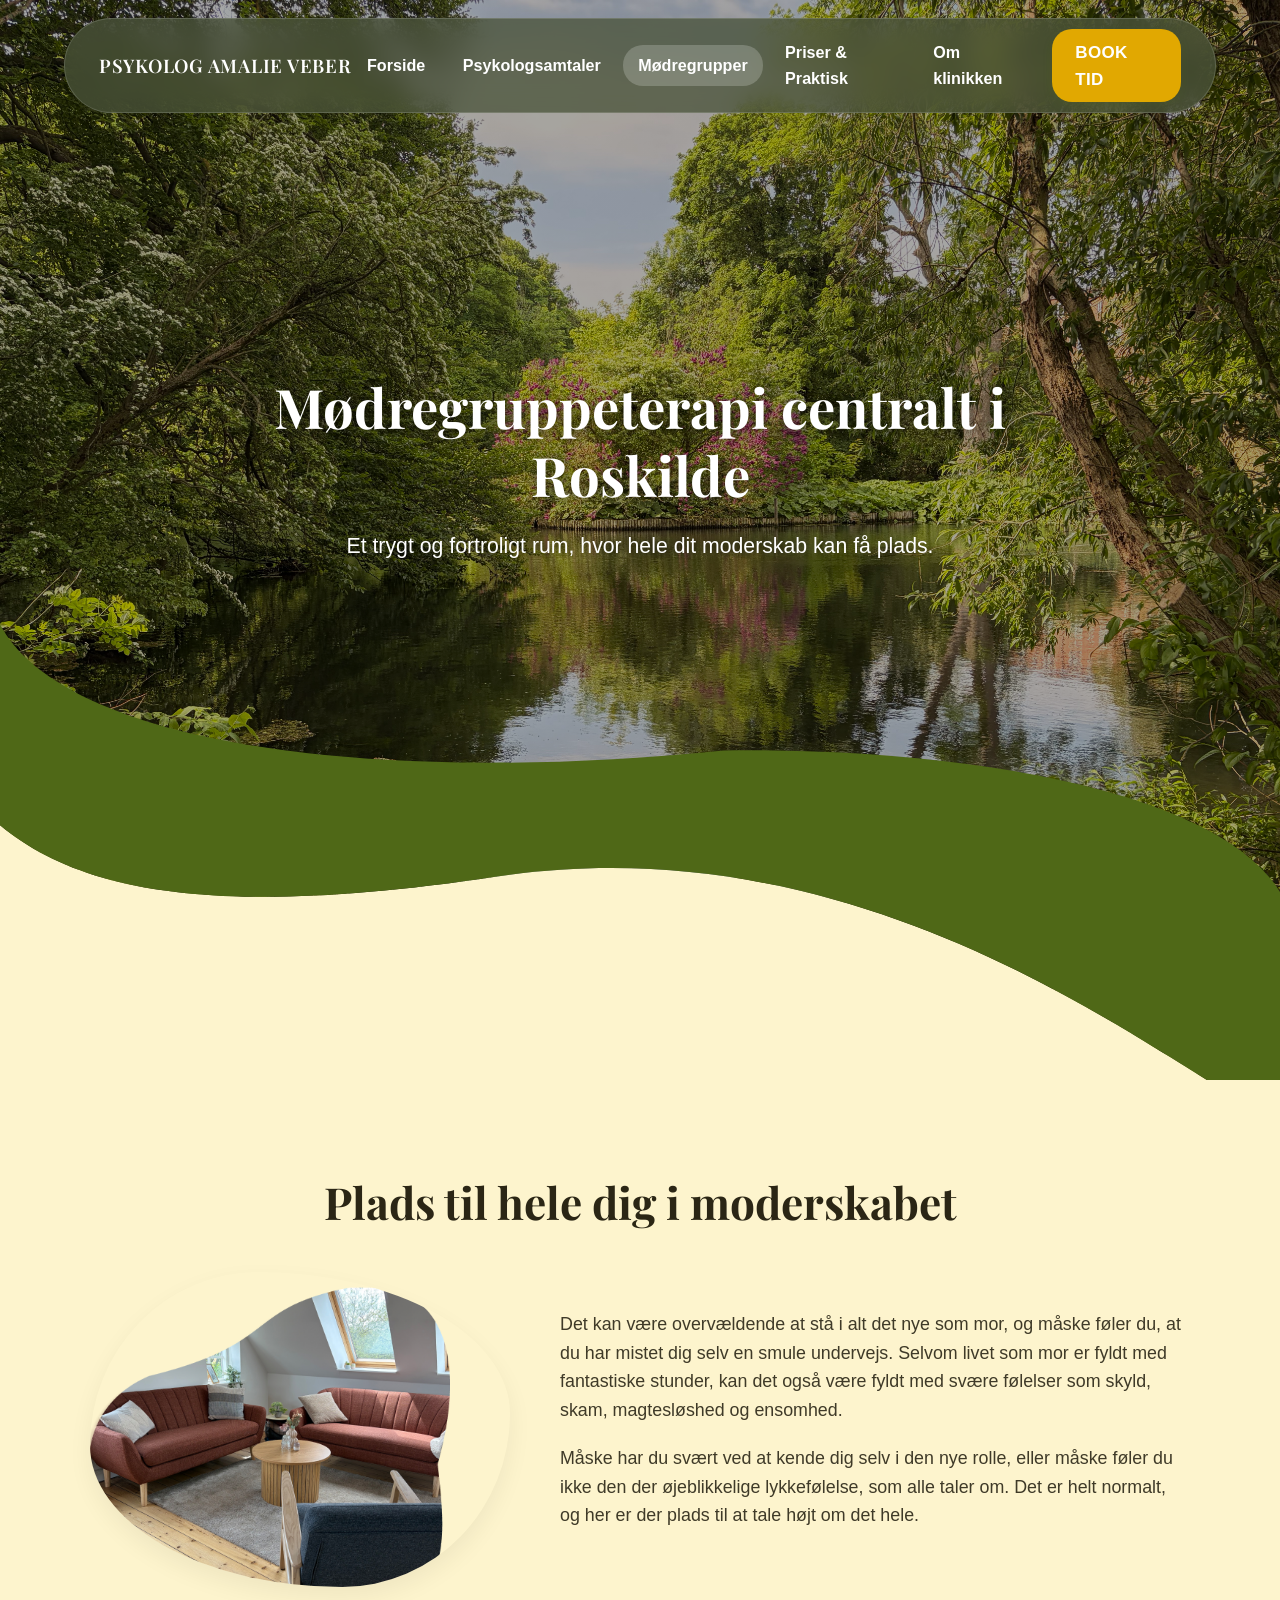
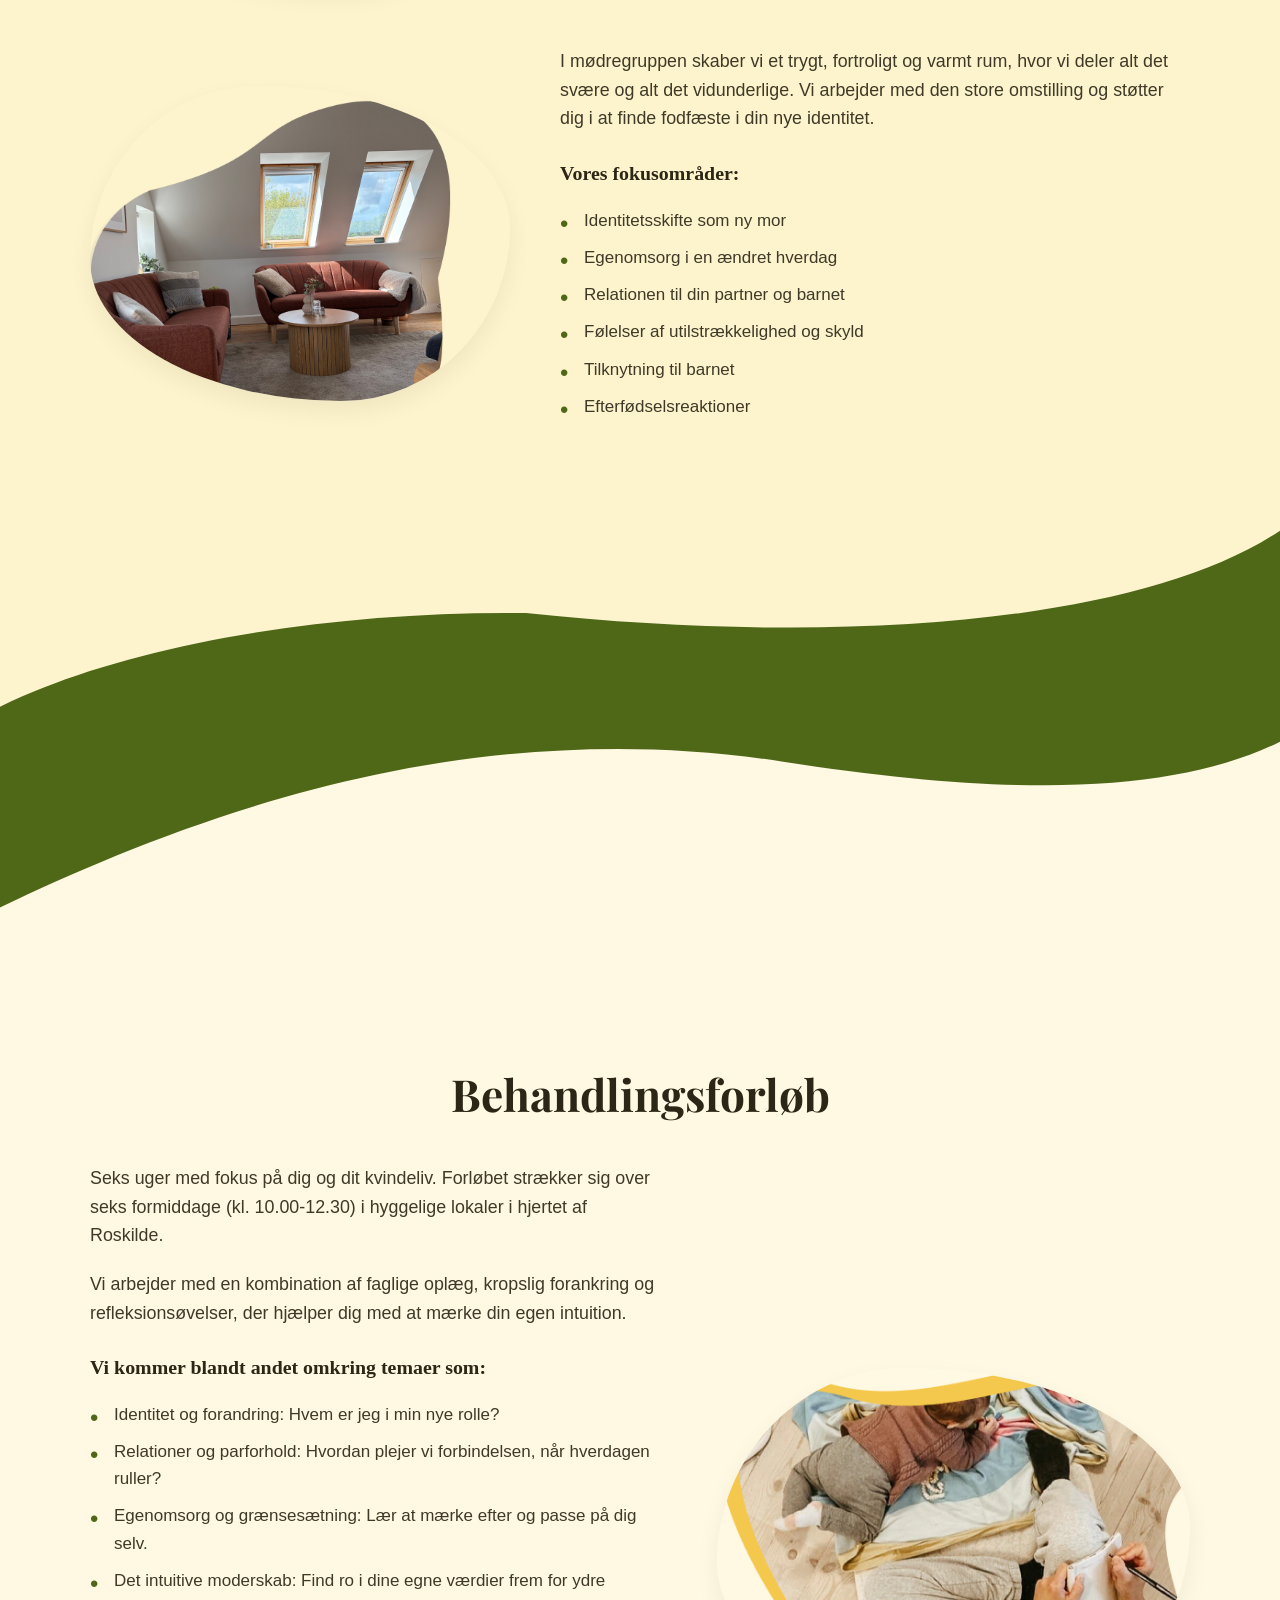
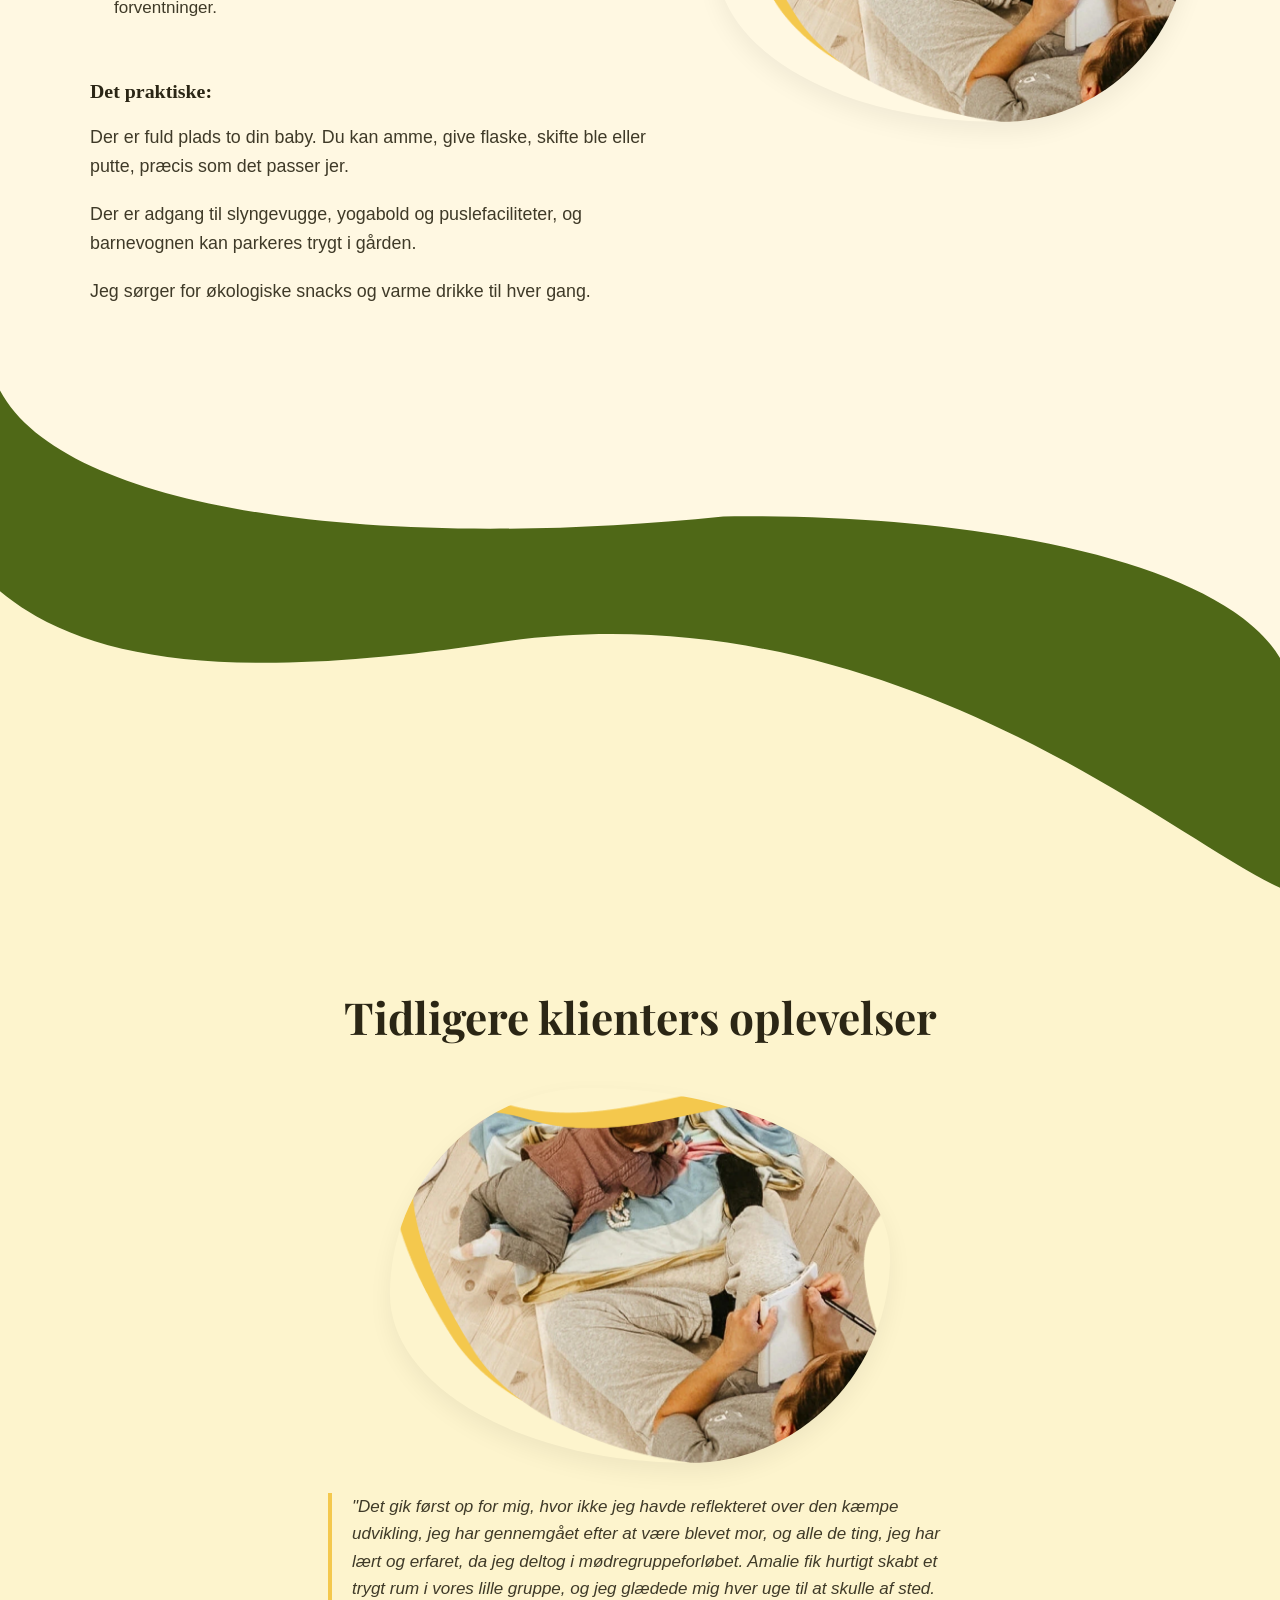
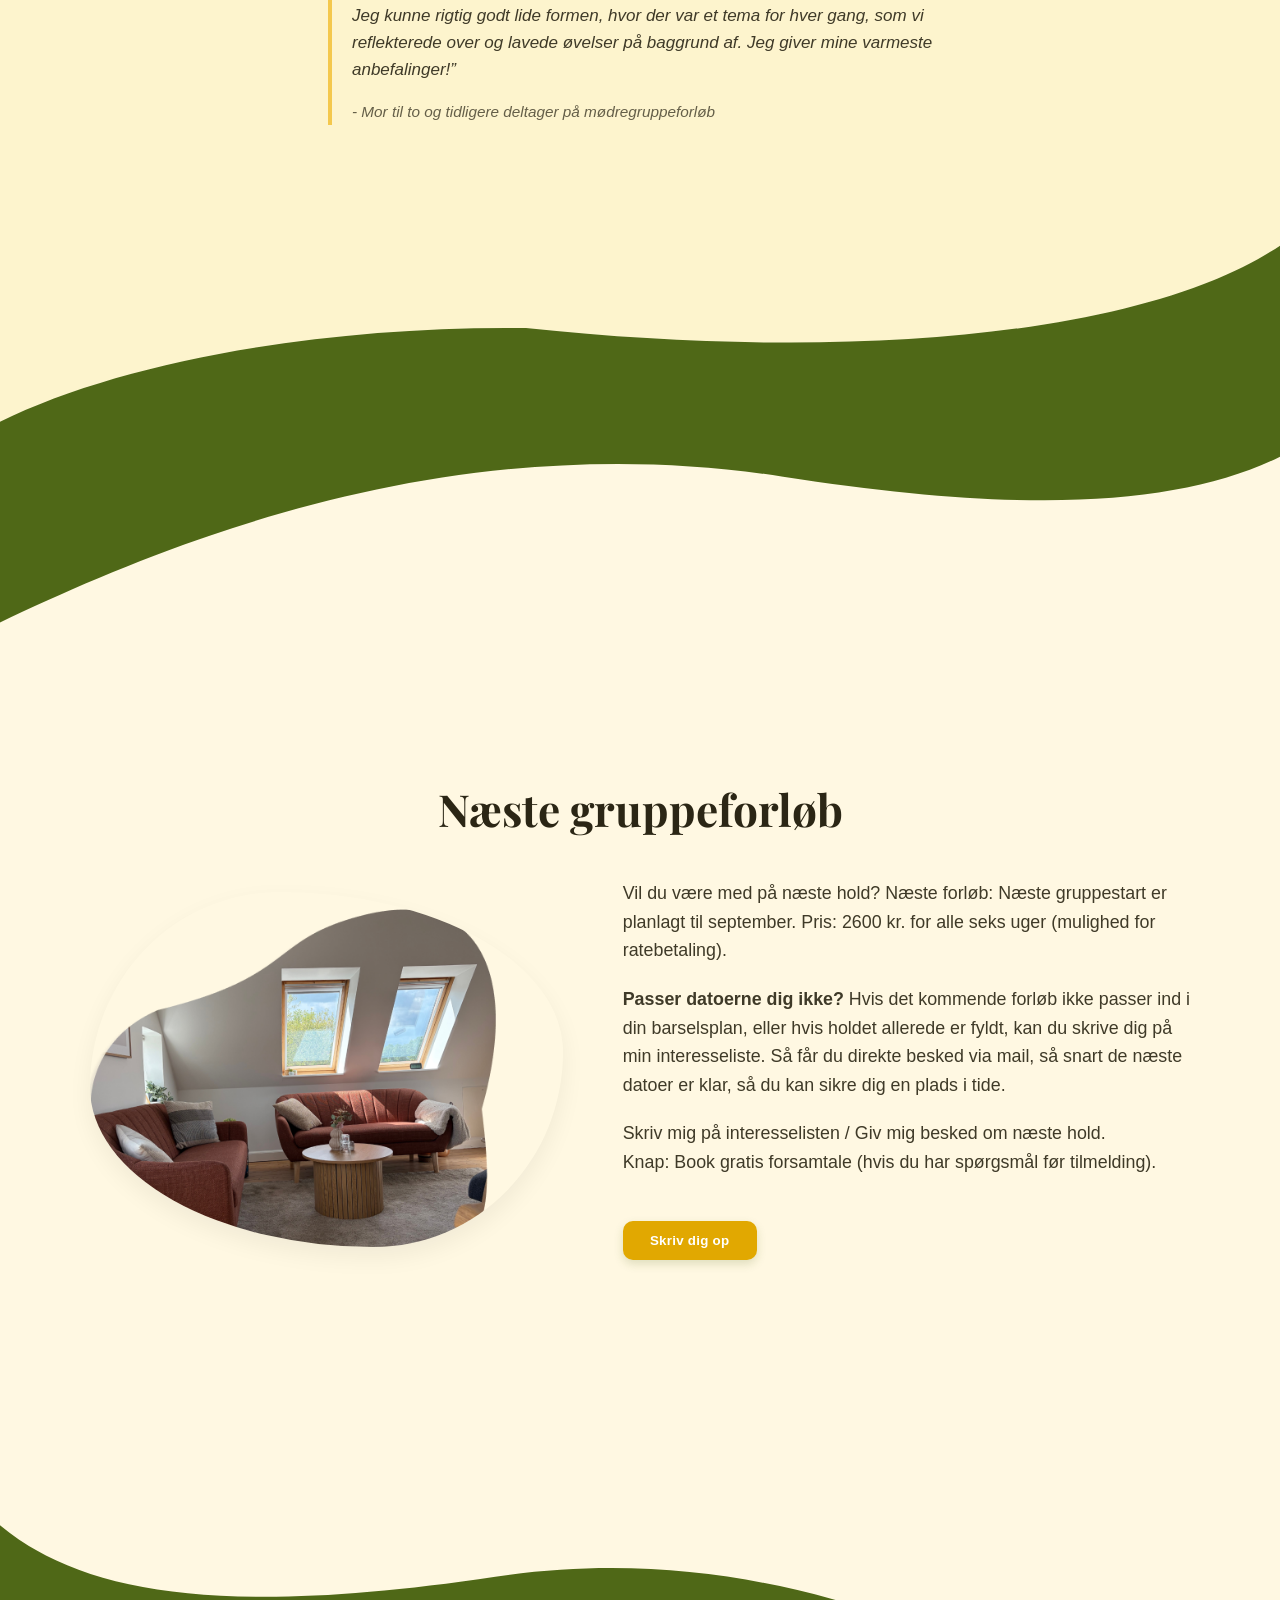
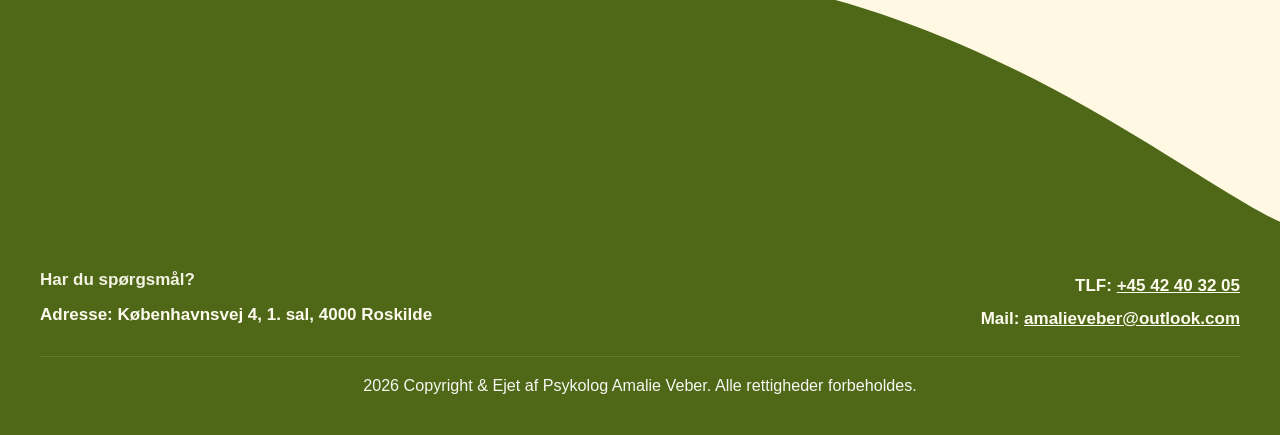
==== commit 98ad5803: "rettet links til seperate sider med _blank og slettet logo(for nu)" ====
--- a/moedregrupper.html
+++ b/moedregrupper.html
@@ -3,7 +3,7 @@
 <head>
   <meta charset="UTF-8">
   <meta name="viewport" content="width=device-width, initial-scale=1.0">
-  <title>Mødregruppeterapi centralt i Roskilde</title>
+  <title>Mødregruppeterapi centralt i Roskilde Amalie Veber</title>
   <link rel="preconnect" href="https://fonts.googleapis.com">
   <link rel="preconnect" href="https://fonts.gstatic.com" crossorigin>
   <link href="https://fonts.googleapis.com/css2?family=Playfair+Display:ital,wght@0,400..900;1,400..900&family=Plus+Jakarta+Sans:wght@300;400;500;600&display=swap" rel="stylesheet">
@@ -14,20 +14,19 @@
 <header class="site-header">
   <div class="header-inner">
     <div class="brand">
-      <a href="index.html"><div class="logo-placeholder">logo</div></a>
       <span class="wordmark">PSYKOLOG AMALIE VEBER</span>
     </div>
 
     <nav class="main-nav" id="mainNav">
       <a href="index.html">Forside</a>
-      <a href="psykologsamtaler.html">Samtaleterapi</a>
+      <a href="psykologsamtaler.html">Psykologsamtaler</a>
       <a href="moedregrupper.html" class="active">Mødregrupper</a>
       <a href="priser.html">Priser & Praktisk</a>
       <a href="omklinikken.html">Om klinikken</a>
-      <a href="https://healper.dk/matching/book/1718/?external=1" class="btn-nav-mobile">BOOK TID</a>
+      <a href="https://healper.dk/matching/book/1718/?external=1" class="btn-nav-mobile" target="_blank" rel="noopener">BOOK TID</a>
     </nav>
 
-    <a href="https://healper.dk/matching/book/1718/?external=1" class="btn btn-gold btn-book-tid btn-nav-desktop">BOOK TID</a>
+    <a href="https://healper.dk/matching/book/1718/?external=1" class="btn btn-gold btn-book-tid btn-nav-desktop" target="_blank" rel="noopener">BOOK TID</a>
 
     <button class="burger-menu" id="burgerBtn" aria-label="Toggle navigation">
       <span></span>
@@ -56,7 +55,7 @@
   </div>
 </section>
 
-<!-- SEKTION 1: Plads til hele dig (Lysgul) -->
+<!-- SEKTION 1: Plads til hele dig -->
 <section class="green-section dynamic-section">
   <h2 class="section-title">Plads til hele dig i moderskabet</h2>
 
@@ -66,7 +65,7 @@
     </div>
     <div class="row-text section-text-container">
       <p class="section-text">
-        Det kan være overvældende at stå i alt det nye som mor, og måske føler du, at du har mistet dig selv en smule undervejs. Selvom livet som mor is fyldt med fantastiske stunder, kan det også være fyldt med svære følelser som skyld, skam, magtesløshed og ensomhed.
+        Det kan være overvældende at stå i alt det nye som mor, og måske føler du, at du har mistet dig selv en smule undervejs. Selvom livet som mor er fyldt med fantastiske stunder, kan det også være fyldt med svære følelser som skyld, skam, magtesløshed og ensomhed.
       </p>
       <p class="section-text">
         Måske har du svært ved at kende dig selv i den nye rolle, eller måske føler du ikke den der øjeblikkelige lykkefølelse, som alle taler om. Det er helt normalt, og her er der plads til at tale højt om det hele.
@@ -108,13 +107,11 @@
   </svg>
 </div>
 
-<!-- ✨ SEKTION 2: Behandlingsforløb (Opdateret med ny tekststruktur fra image_4195bd.png og behandlingmoedre.jpg) -->
+<!-- SEKTION 2: Behandlingsforløb -->
 <section class="cream-section dynamic-section">
   <h2 class="section-title">Behandlingsforløb</h2>
 
   <div class="behandling-grid">
-
-    <!-- Første del af teksten -->
     <div class="behandling-text-1 section-text-container">
       <p class="section-text">
         Seks uger med fokus på dig og dit kvindeliv. Forløbet strækker sig over seks formiddage (kl. 10.00-12.30) i hyggelige lokaler i hjertet af Roskilde.
@@ -132,16 +129,14 @@
       </ul>
     </div>
 
-    <!-- Billede (behandlingmoedre.jpg - Placeret til højre på desktop, i midten på mobil) -->
     <div class="behandling-image">
       <img src="images/behandlingmoedre.png" alt="Mor og baby på legetæppe" class="blob-img-alt section-photo">
     </div>
 
-    <!-- Anden del af teksten (Det praktiske) -->
     <div class="behandling-text-2 section-text-container">
       <h3 class="focus-heading">Det praktiske:</h3>
       <p class="section-text">
-        Der er fuld plads til din baby. Du kan amme, give flaske, skifte ble eller putte, præcis som det passer jer.
+        Der er fuld plads to din baby. Du kan amme, give flaske, skifte ble eller putte, præcis som det passer jer.
       </p>
       <p class="section-text">
         Der er adgang til slyngevugge, yogabold og puslefaciliteter, og barnevognen kan parkeres trygt i gården.
@@ -150,7 +145,6 @@
         Jeg sørger for økologiske snacks og varme drikke til hver gang.
       </p>
     </div>
-
   </div>
 </section>
 
@@ -171,13 +165,11 @@
 <section class="green-section dynamic-section">
   <h2 class="section-title">Tidligere klienters oplevelser</h2>
 
-  <img src="images/behandlingmoedre.png" alt="Udtalelse" class="blob-img section-photo">
+  <img src="images/behandlingmoedre.png" alt="Udtalelse" class="blob-img section-photo testimonial-img">
 
   <div class="section-text-container">
     <div class="testimonial-box">
-      <p>"“Det gik først op for mig, hvor lidt jeg havde reflekteret over den kæmpe udvikling, jeg har gennemgået efter at være blevet mor, og alle de ting, jeg har lært og erfaret, da jeg deltog i mødregruppeforløbet.
-
-        Amalie fik hurtigt skabt et trygt rum i vores lille gruppe, og jeg glædede mig hver uge til at skulle af sted. Jeg kunne rigtig godt lide formen, hvor der var et tema for hver gang, som vi reflekterede over og lavede øvelser på baggrund af. Jeg giver mine varmeste anbefalinger!”"</p>
+      <p>"Det gik først op for mig, hvor ikke jeg havde reflekteret over den kæmpe udvikling, jeg har gennemgået efter at være blevet mor, og alle de ting, jeg har lært og erfaret, da jeg deltog i mødregruppeforløbet. Amalie fik hurtigt skabt et trygt rum i vores lille gruppe, og jeg glædede mig hver uge til at skulle af sted. Jeg kunne rigtig godt lide formen, hvor der var et tema for hver gang, som vi reflekterede over og lavede øvelser på baggrund af. Jeg giver mine varmeste anbefalinger!”</p>
       <span class="testimonial-author">- Mor til to og tidligere deltager på mødregruppeforløb</span>
     </div>
   </div>
@@ -190,24 +182,21 @@
       <rect width="1280" height="492" fill="#D9D9D9"/>
     </mask>
     <g mask="url(#mask_wave_4)">
-      <path d="M-116.76 338.7C-93.7215 209.915 217.557 124.252 526.051 128.055C938.6 171.821 1305.78 116.979 1351 -43L1400 -60L-200 -60Z" fill="#FDF4CDFF"/>
+      <path d="M-116.76 338.7C-93.7215 209.915 217.557 124.252 526.051 128.055C938.6 171.821 1305.78 116.979 1351 -43L1400 -60 L-200 -60Z" fill="#FDF4CDFF"/>
       <path d="M-116.76 338.7C-93.7215 209.915 217.557 124.252 526.051 128.055C938.6 171.821 1305.78 116.979 1351 -43V207.919C1256.42 297.213 1094.95 325.28 783.13 276.706C325.231 204.801 -43.6919 457.225 -154 494.5C-154 494.5 -139.799 467.486 -116.76 338.7Z" fill="#4F6817"/>
     </g>
   </svg>
 </div>
 
-<!-- SEKTION 4: Næste gruppeforløb (Billede til venstre, tekst til højre setup) -->
+<!-- SEKTION 4: Næste gruppeforløb -->
 <section class="cream-section dynamic-section naeste-hold-section">
   <h2 class="section-title">Næste gruppeforløb</h2>
 
   <div class="naeste-hold-grid">
-
-    <!-- Venstre side på desktop / Øverst på mobil: Billede -->
     <div class="naeste-hold-image">
       <img src="images/billede2moedre.png" alt="Næste gruppeforløb stue lokation" class="blob-img blob-img-alt section-photo">
     </div>
 
-    <!-- Højre side på desktop / Nederst på mobil: Tekst og knap under -->
     <div class="naeste-hold-content section-text-container">
       <p class="section-text">
         Vil du være med på næste hold? Næste forløb: Næste gruppestart er planlagt til september. Pris: 2600 kr. for alle seks uger (mulighed for ratebetaling).
@@ -219,14 +208,10 @@
         Skriv mig på interesselisten / Giv mig besked om næste hold.<br>
         Knap: Book gratis forsamtale (hvis du har spørgsmål før tilmelding).
       </p>
-
-      <!-- Knappen placeret under teksten i højre kolonne -->
-      <a href="https://ayhgld.subscribepage.io/"><button class="btn section-button" id="ctaBtn">Skriv dig op</button></a>
-    </div>
-
-  </div>
-</section>
-
+      <a href="https://ayhgld.subscribepage.io/" target="_blank" rel="noopener"><button class="btn section-button" id="ctaBtn">Skriv dig op</button></a>
+    </div>
+  </div>
+</section>
 
 <div class="wave-container margin-minus">
   <svg width="1280" height="530" viewBox="0 0 1280 530" fill="none" xmlns="http://www.w3.org/2000/svg" class="wave-svg">
@@ -239,90 +224,30 @@
   </svg>
 </div>
 
-<!-- Add to `css/common.css` (or append to existing CSS files) -->
 <style>
-  /* Footer: two columns with centered copyright below */
-  .site-footer {
-    background-color: var(--green);
-    color: var(--on-green);
-    padding: 36px 24px;
-  }
-  .site-footer .footer-grid {
-    max-width: var(--maxw);
-    margin: 0 auto;
-    display: flex;
-    justify-content: space-between;
-    align-items: flex-start;
-    gap: 20px;
-    flex-wrap: nowrap;
-    box-sizing: border-box;
-  }
-  .site-footer .footer-left,
-  .site-footer .footer-right {
-    flex: 1 1 320px;
-    box-sizing: border-box;
-  }
-  .site-footer .footer-left {
-    text-align: left;
-  }
-  .site-footer .footer-right {
-    text-align: right;
-  }
-  .site-footer a {
-    color: var(--on-green);
-    text-decoration: underline;
-    font-weight: 700;
-  }
-  .site-footer .footer-hint {
-    margin: 0 0 8px 0;
-    opacity: 0.95;
-    font-weight: 600;
-  }
-  .site-footer .footer-contact,
-  .site-footer .footer-address {
-    margin: 6px 0;
-    font-weight: 600;
-  }
-
-  /* bottom row */
-  .site-footer .footer-bottom {
-    max-width: var(--maxw);
-    margin: 18px auto 0;
-    padding-top: 16px;
-    border-top: 1px solid rgba(255,255,255,0.12);
-    text-align: center;
-    color: rgba(255,255,255,0.95);
-    font-size: 0.95rem;
-  }
-
-  /* Responsive: stack columns on small screens */
-  @media (max-width: 768px) {
-    .site-footer .footer-grid {
-      flex-direction: column;
-      align-items: center;
-      text-align: center;
-    }
-    .site-footer .footer-right {
-      text-align: center;
-      margin-top: 8px;
-    }
-  }
+  .site-footer { background-color: var(--green); color: var(--on-green); padding: 36px 24px; }
+  .site-footer .footer-grid { max-width: var(--maxw); margin: 0 auto; display: flex; justify-content: space-between; align-items: flex-start; gap: 20px; flex-wrap: nowrap; box-sizing: border-box; }
+  .site-footer .footer-left, .site-footer .footer-right { flex: 1 1 320px; box-sizing: border-box; }
+  .site-footer .footer-left { text-align: left; }
+  .site-footer .footer-right { text-align: right; }
+  .site-footer a { color: var(--on-green); text-decoration: underline; font-weight: 700; }
+  .site-footer .footer-hint { margin: 0 0 8px 0; opacity: 0.95; font-weight: 600; }
+  .site-footer .footer-contact, .site-footer .footer-address { margin: 6px 0; font-weight: 600; }
+  .site-footer .footer-bottom { max-width: var(--maxw); margin: 18px auto 0; padding-top: 16px; border-top: 1px solid rgba(255,255,255,0.12); text-align: center; color: rgba(255,255,255,0.95); font-size: 0.95rem; }
+  @media (max-width: 768px) { .site-footer .footer-grid { flex-direction: column; align-items: center; text-align: center; } .site-footer .footer-right { text-align: center; margin-top: 8px; } }
 </style>
 
-<!-- Replace the footer in each page with this HTML footer -->
 <footer class="site-footer">
   <div class="footer-grid">
     <div class="footer-left">
       <p class="footer-hint">Har du spørgsmål?</p>
       <p class="footer-address">Adresse: Københavnsvej 4, 1. sal, 4000 Roskilde</p>
     </div>
-
     <div class="footer-right">
       <p class="footer-contact">TLF: <a href="tel:+4542403205">+45 42 40 32 05</a></p>
       <p class="footer-contact">Mail: <a href="mailto:amalieveber@outlook.com">amalieveber@outlook.com</a></p>
     </div>
   </div>
-
   <div class="footer-bottom">
     2026 Copyright &amp; Ejet af Psykolog Amalie Veber. Alle rettigheder forbeholdes.
   </div>
--- a/css/stylemoedregruppe.css
+++ b/css/stylemoedregruppe.css
@@ -133,7 +133,7 @@
 .burger-menu { display: none; z-index: 30; }
 
 /* ============================================================
-✨ HERO SECTION
+HERO SECTION
 ============================================================ */
 .hero {
     position: relative;
@@ -142,8 +142,7 @@
     display: flex;
     align-items: center;
     justify-content: center;
-    background: linear-gradient(rgba(0, 0, 0, 0.35), rgba(0, 0, 0, 0.35)),
-    url('../images/billede3%20(1).jpeg');
+    background: linear-gradient(rgba(0, 0, 0, 0.35), rgba(0, 0, 0, 0.35)), url('../images/billede3%20(1).jpeg');
     background-size: cover;
     background-position: center;
     padding: 40px 24px 230px 24px;
@@ -152,7 +151,6 @@
     overflow: hidden;
     height: 120vh;
 }
-
 .hero-content {
     position: relative;
     z-index: 5;
@@ -165,7 +163,6 @@
     justify-content: center;
     height: 70vh;
 }
-
 .hero h1 {
     font-family: var(--font-h1);
     font-size: 3.2rem;
@@ -175,7 +172,6 @@
     line-height: 1.25;
     text-align: center;
 }
-
 .hero p {
     font-family: var(--font-body);
     font-size: 1.25rem;
@@ -185,434 +181,185 @@
     text-shadow: 1px 1px 6px rgba(0,0,0,0.6);
     text-align: center;
 }
-
-.hero-wave {
-    position: absolute;
-    bottom: -55px;
-    left: 0;
-    width: 100%;
-    line-height: 0;
-    z-index: 10;
-}
-
-.wave-svg {
-    width: 100%;
-    height: auto;
-    display: block;
-}
+.hero-wave { position: absolute; bottom: -55px; left: 0; width: 100%; line-height: 0; z-index: 10; }
+.wave-svg { width: 100%; height: auto; display: block; }
 
 /* ============================================================
 WAVES & SECTIONS GENERAL
 ============================================================ */
-.wave-container {
-    width: 100%;
-    line-height: 0;
-    margin: 0;
-}
-.margin-minus {
-    margin-top: -5px;
-    margin-bottom: -5px;
-}
+.wave-container { width: 100%; line-height: 0; margin: 0; }
+.margin-minus { margin-top: -5px; margin-bottom: -5px; }
 
 section {
-    padding: 50px 8px; /* Nedsat fra 24px til 16px for mindre side-padding på alle sektioner */
+    padding: 50px 8px;
     max-width: 100%;
     box-sizing: border-box;
 }
-
 .section-title {
     font-family: var(--font-h1);
     font-size: 2.6rem;
     margin-bottom: 35px;
     text-align: center;
 }
-
 .section-text {
     font-size: 1.05rem;
     margin-bottom: 20px;
     max-width: 720px;
 }
 
-/* Organiske Billedformer (Blobs) */
-.blob-img {
+/* Blobs Layout Default Desktop */
+.blob-img, .blob-img-alt {
     width: 100%;
     max-width: 500px;
-    max-height: 500px;
+    height: auto;
+    aspect-ratio: 4 / 3;
     object-fit: cover;
     display: block;
     margin: 0 auto;
-}
-
-
-/* DESKTOP ROW ARCHITECTURE FOR SPLIT-SECTIONS */
-.split-row {
-    display: flex;
-    align-items: center;
-    justify-content: center;
-    gap: 50px;
-    max-width: 1100px;
-    margin: 0 auto 60px auto;
-}
-.split-row:last-of-type {
-    margin-bottom: 0;
-}
-.row-image {
-    flex: 1;
-    max-width: 420px;
-}
-.row-text {
-    flex: 1.2;
-    text-align: left;
-}
-
-/* 👥 BEHANDLINGSFORLØB GRID (Desktop: Tekst til venstre, Billede til højre) */
-.behandling-grid {
-    display: grid;
-    grid-template-columns: 1.2fr 1fr;
-    gap: 10px 60px;
-    max-width: 1100px;
-    margin: 0 auto;
-    align-items: start;
-}
-.behandling-text-1 {
-    grid-column: 1;
-    grid-row: 1;
-    text-align: left;
-}
-.behandling-image {
-    grid-column: 2;
-    grid-row: 1 / span 2;
-    align-self: center;
-}
-.behandling-text-2 {
-    grid-column: 1;
-    grid-row: 2;
-    text-align: left;
-}
-
-/* Sektions-farver */
-.green-section {
-    background-color: rgb(253, 244, 205);
-}
-
-.cream-section {
-    background-color: var(--bg-main);
-    color: var(--text-body);
-}
-.cream-section .section-title {
-    color: var(--text-dark);
-}
-
-/* Liste-styling */
-ul {
-    list-style-type: none;
-    margin-bottom: 20px;
-    padding: 0;
-}
-ul li {
-    position: relative;
-    padding-left: 24px;
-    margin-bottom: 10px;
-}
-ul li::before {
-    content: "•";
-    position: absolute;
-    left: 0;
-    color: var(--green);
-    font-size: 1.4rem;
-    top: -2px;
-}
-
-.focus-heading {
-    margin-top: 25px;
-    margin-bottom: 15px;
-    font-family: var(--font-h2);
-}
-
-/* Testimonial Box */
-.testimonial-box {
-    font-style: italic;
-    border-left: 4px solid var(--gold-accent);
-    padding-left: 20px;
-    margin: 30px auto;
-    max-width: 600px;
-}
-.testimonial-author {
-    display: block;
-    margin-top: 10px;
-    font-size: 0.9rem;
-    opacity: 0.8;
-}
-
-/* ============================================================
-🗓️ NÆSTE HOLD GRUPPEFORLØB (Desktop: Billede venstre, Tekst højre)
-============================================================ */
-.naeste-hold-grid {
-    display: grid;
-    grid-template-columns: 1fr 1.2fr; /* Giver teksten en smule mere plads end billedet */
-    gap: 30px 60px;
-    max-width: 1100px;
-    margin: 0 auto;
-    align-items: center;
-}
-.naeste-hold-image {
-    grid-column: 1;
-}
-.naeste-hold-content {
-    grid-column: 2;
-    text-align: left;
-}
-.naeste-hold-content .btn {
-    margin: 25px 0 0 0; /* Placerer knappen under teksten i højre side */
-    display: inline-block;
-}
-
-/* ============================================================
-📲 MOBIL RESPONSIVITET (Tilføjes i bunden af din eksisterende @media blok)
-============================================================ */
-@media (max-width: 768px) {
-
-    /* 📲 STRØMLINET FORLØB PÅ MOBIL: (Title -> Image -> Text -> Button) */
-    .naeste-hold-grid {
-        display: flex !important;
-        flex-direction: column !important;
-        gap: 15px !important;
-        width: 100% !important;
-    }
-    .naeste-hold-image {
-        order: 1 !important; /* Billedet rykker op lige under den centrerede overskrift */
-        width: 100% !important;
-        max-width: 340px !important;
-        margin: 10px auto 15px auto !important;
-    }
-    .naeste-hold-content {
-        order: 2 !important; /* Tekstblokken følger efter */
-        display: flex !important;
-        flex-direction: column !important;
-        width: 100% !important;
-    }
-    .naeste-hold-content .btn {
-        order: 3 !important; /* Tvinger knappen helt i bunden af sektionen */
-        margin: 25px auto 0 auto !important;
-        width: 100% !important;
-        max-width: 290px !important;
-        text-align: center;
-    }
-}
-
-/* ============================================================
-🗓️ NÆSTE GRUPPEFORLØB GRID (Desktop: Tekst til venstre, Billede til højre)
-============================================================ */
-.næste-forløb-grid {
-    display: grid;
-    grid-template-columns: 1.2fr 1fr;
-    gap: 30px 60px;
-    max-width: 1100px;
-    margin: 0 auto;
-    align-items: center;
-}
-.næste-forløb-content {
-    grid-column: 1;
-    text-align: left;
-}
-.næste-forløb-content .btn {
-    margin: 25px 0 0 0; /* Placerer knappen under teksten i venstre side */
-    display: inline-block;
-}
-.næste-forløb-image {
-    grid-column: 2;
-}
-
-
-
-/* ============================================================
-FOOTER
-============================================================ */
-footer {
-    background-color: var(--green);
-    color: var(--on-green);
-    padding: 60px 24px 30px;
-}
-.footer-grid {
-    max-width: var(--maxw);
-    margin: 0 auto 40px;
-    display: flex;
-    justify-content: space-between;
-    flex-wrap: wrap;
-    gap: 40px;
-}
-.footer-links a {
-    display: block;
-    color: var(--on-green);
-    text-decoration: none;
-    margin-bottom: 12px;
-    font-weight: 700;
-}
-.copyright {
-    text-align: center;
-    font-size: 0.85rem;
-    opacity: 0.7;
-    border-top: 1px solid rgba(255,255,255,0.15);
-    padding-top: 20px;
-}
-
-/* ============================================================
-📲 PHONE & MOBILE OVERRIDES
+    border-radius: 40% 60% 40% 60% / 55% 45% 55% 45%;
+    box-shadow: 0 10px 25px rgba(0, 0, 0, 0.06);
+}
+
+.split-row { display: flex; align-items: center; justify-content: center; gap: 50px; max-width: 1100px; margin: 0 auto 60px auto; }
+.split-row:last-of-type { margin-bottom: 0; }
+.row-image { flex: 1; max-width: 420px; }
+.row-text { flex: 1.2; text-align: left; }
+
+/* BEHANDLINGSFORLØB GRID */
+.behandling-grid { display: grid; grid-template-columns: 1.2fr 1fr; gap: 10px 60px; max-width: 1100px; margin: 0 auto; align-items: start; }
+.behandling-text-1 { grid-column: 1; grid-row: 1; text-align: left; }
+.behandling-image { grid-column: 2; grid-row: 1 / span 2; align-self: center; }
+.behandling-text-2 { grid-column: 1; grid-row: 2; text-align: left; }
+
+.green-section { background-color: rgb(253, 244, 205); }
+.cream-section { background-color: var(--bg-main); color: var(--text-body); }
+.cream-section .section-title { color: var(--text-dark); }
+
+/* Liste styling */
+ul { list-style-type: none; margin-bottom: 20px; padding: 0; }
+ul li { position: relative; padding-left: 24px; margin-bottom: 10px; }
+ul li::before { content: "•"; position: absolute; left: 0; color: var(--green); font-size: 1.4rem; top: -2px; }
+.focus-heading { margin-top: 25px; margin-bottom: 15px; font-family: var(--font-h2); }
+
+/* Testimonials */
+.testimonial-box { font-style: italic; border-left: 4px solid var(--gold-accent); padding-left: 20px; margin: 30px auto; max-width: 600px; }
+.testimonial-author { display: block; margin-top: 10px; font-size: 0.9rem; opacity: 0.8; }
+
+/* NÆSTE HOLD GRUPPEFORLØB */
+.naeste-hold-grid { display: grid; grid-template-columns: 1fr 1.2fr; gap: 30px 60px; max-width: 1100px; margin: 0 auto; align-items: center; }
+.naeste-hold-image { grid-column: 1; }
+.naeste-hold-content { grid-column: 2; text-align: left; }
+.naeste-hold-content .btn { margin: 25px 0 0 0; display: inline-block; }
+
+.næste-forløb-grid { display: grid; grid-template-columns: 1.2fr 1fr; gap: 30px 60px; max-width: 1100px; margin: 0 auto; align-items: center; }
+.næste-forløb-content { grid-column: 1; text-align: left; }
+.næste-forløb-content .btn { margin: 25px 0 0 0; display: inline-block; }
+.næste-forløb-image { grid-column: 2; }
+
+/* FOOTER */
+footer { background-color: var(--green); color: var(--on-green); padding: 60px 24px 30px; }
+.footer-grid { max-width: var(--maxw); margin: 0 auto 40px; display: flex; justify-content: space-between; flex-wrap: wrap; gap: 40px; }
+.footer-links a { display: block; color: var(--on-green); text-decoration: none; margin-bottom: 12px; font-weight: 700; }
+.copyright { text-align: center; font-size: 0.85rem; opacity: 0.7; border-top: 1px solid rgba(255,255,255,0.15); padding-top: 20px; }
+
+/* ============================================================
+📲 PHONE & MOBILE OVERRIDES (SKÆRME UNDER 768px)
 ============================================================ */
 @media (max-width: 768px) {
     .site-header { left: 4%; right: 4%; top: 15px; border-radius: 20px; }
     .header-inner { padding: 0.5rem 1.2rem; justify-content: space-between; }
     .wordmark { font-size: 0.85rem; }
-
     .btn-nav-desktop { display: none !important; }
 
-    /* Mobil Menu Toggle */
-    .burger-menu {
-        display: flex;
-        flex-direction: column;
-        justify-content: space-between;
-        width: 26px;
-        height: 18px;
-        background: none;
-        border: none;
-        padding: 0;
-        cursor: pointer;
-    }
-    .burger-menu span {
-        width: 100%;
-        height: 2.5px;
-        background-color: #ffffff;
-        border-radius: 4px;
-        transition: transform 0.3s ease, opacity 0.2s ease;
-    }
+    .burger-menu { display: flex; flex-direction: column; justify-content: space-between; width: 26px; height: 18px; background: none; border: none; padding: 0; cursor: pointer; }
+    .burger-menu span { width: 100%; height: 2.5px; background-color: #ffffff; border-radius: 4px; transition: transform 0.3s ease, opacity 0.2s ease; }
     .burger-menu.open span:nth-child(1) { transform: translateY(8px) rotate(45deg); }
     .burger-menu.open span:nth-child(2) { opacity: 0; }
     .burger-menu.open span:nth-child(3) { transform: translateY(-8px) rotate(-45deg); }
 
     .main-nav {
-        position: absolute;
-        top: 120%;
-        left: 0;
-        right: 0;
-        background: var(--bg-main);
-        flex-direction: column;
-        gap: 0;
-        padding: 1rem 0;
-        box-shadow: 0 10px 20px rgba(0, 0, 0, 0.08);
-        border-radius: 20px;
-        opacity: 0;
-        visibility: hidden;
-        transform: translateY(-10px);
-        transition: all 0.25s ease;
+        position: absolute; top: 120%; left: 0; right: 0; background: var(--bg-main);
+        flex-direction: column; gap: 0; padding: 1rem 0; box-shadow: 0 10px 20px rgba(0, 0, 0, 0.08);
+        border-radius: 20px; opacity: 0; visibility: hidden; transform: translateY(-10px); transition: all 0.25s ease;
     }
     .main-nav.active { opacity: 1; visibility: visible; transform: translateY(0); }
     .main-nav a { width: 100%; text-align: center; padding: 0.9rem 0; color: var(--text-dark); border-radius: 0; }
-    .main-nav .btn-nav-mobile {
-        display: inline-block; width: auto; min-width: 160px; margin: 1rem auto 0.5rem;
-        padding: 0.6rem 1.8rem; background: var(--gold-btn); color: #ffffff !important;
-        border-radius: 30px;
-    }
-
-    /* 📲 HERO MOBIL */
-    .hero {
-        min-height: 65vh !important;
-        padding: 50px 20px 130px 20px !important;
-        height: 50vh;
-    }
+    .main-nav .btn-nav-mobile { display: inline-block; width: auto; min-width: 160px; margin: 1rem auto 0.5rem; padding: 0.6rem 1.8rem; background: var(--gold-btn); color: #ffffff !important; border-radius: 30px; }
+
+    /* Hero mobil */
+    .hero { min-height: 65vh !important; padding: 50px 20px 130px 20px !important; height: 50vh; }
     .hero h1 { font-size: 2.2rem !important; }
     .hero p { font-size: 1.05rem !important; }
-
-    .hero-wave {
-        bottom: -5px !important;
-    }
-
-    /* Mobil-reordering (Generel for grøn sektion) */
-    .green-section.dynamic-section {
-        display: block !important;
-        padding: 55px 20px !important;
-    }
-
-    .section-title {
-        font-size: 2.1rem !important;
-        margin-bottom: 25px !important;
-    }
-
-    .split-row {
-        flex-direction: column !important;
-        gap: 20px !important;
-        margin-bottom: 40px !important;
-        width: 100% !important;
-    }
+    .hero-wave { bottom: -5px !important; }
+
+    .section-title { font-size: 2.1rem !important; margin-bottom: 25px !important; }
+    section { padding: 55px 12px !important; }
+
+    /* ─── MOBIL-STRØMLINING AF STRUKTUR & BILLEDER ─── */
+
+    /* Almindelige Sektionsbilleder (Plads til hele dig) */
+    .green-section.dynamic-section { display: block !important; padding: 55px 20px !important; }
+    .split-row { flex-direction: column !important; gap: 20px !important; margin-bottom: 40px !important; width: 100% !important; }
 
     .row-image {
         width: 100% !important;
-        max-width: 340px !important;
+        max-width: 320px !important; /* Optimeret maksimal bredde for billeder på telefonskærme */
         margin: 0 auto !important;
     }
-
-    .row-text {
-        width: 100% !important;
-        text-align: left !important;
-    }
-
-    /* 📲 STRØMLINET BEHANDLINGSFORLØB PÅ MOBIL: (Title -> Text Part 1 -> Image -> Text Part 2) */
-    .behandling-grid {
-        display: flex !important;
-        flex-direction: column !important;
-        gap: 20px !important;
-        width: 100% !important;
-    }
-    .behandling-text-1 {
-        order: 1 !important;
-    }
+    .row-text { width: 100% !important; text-align: left !important; }
+
+    /* Behandlingsforløb sektion */
+    .behandling-grid { display: flex !important; flex-direction: column !important; gap: 20px !important; width: 100% !important; }
+    .behandling-text-1 { order: 1 !important; }
     .behandling-image {
         order: 2 !important;
         width: 100% !important;
-        max-width: 240px !important;
+        max-width: 320px !important; /* Gjort en smule større end 240px for flottere proportioner */
+        margin: 0 auto !important;
         display: flex;
         justify-content: center;
     }
-    .behandling-text-2 {
-        order: 3 !important;
-    }
-
-    /* Mindre side-padding på alle sektioner på mobilen */
-    section {
-        padding: 55px 12px !important;
-    }
-
-    /* 📲 STRØMLINET FORLØB PÅ MOBIL: (Title -> Image -> Text -> Button) */
-    .næste-forløb-grid {
-        display: flex !important;
-        flex-direction: column !important;
-        gap: 15px !important;
-        width: 100% !important;
-    }
+    .behandling-text-2 { order: 3 !important; }
+
+    /* Udtalelse / Testimonial råbillede optimering */
+    .testimonial-img {
+        max-width: 320px !important; /* Tæmmer det rå udtalelsesbillede på mobil */
+        width: 100% !important;
+        margin: 0 auto 25px auto !important;
+    }
+
+    /* Næste hold gruppeforløb */
+    .naeste-hold-grid { display: flex !important; flex-direction: column !important; gap: 15px !important; width: 100% !important; }
+    .naeste-hold-image {
+        order: 1 !important;
+        width: 100% !important;
+        max-width: 320px !important; /* Liniær standardbredde på mobil */
+        margin: 10px auto 15px auto !important;
+    }
+    .naeste-hold-content { order: 2 !important; display: flex !important; flex-direction: column !important; width: 100% !important; }
+    .naeste-hold-content .btn { order: 3 !important; margin: 25px auto 0 auto !important; width: 100% !important; max-width: 290px !important; text-align: center; }
+
+    /* Ekstra forløbs-grid */
+    .næste-forløb-grid { display: flex !important; flex-direction: column !important; gap: 15px !important; width: 100% !important; }
     .næste-forløb-image {
-        order: 1 !important; /* Billedet placeres øverst direkte under titlen */
-        width: 100% !important;
-        max-width: 340px !important;
+        order: 1 !important;
+        width: 100% !important;
+        max-width: 320px !important;
         margin: 10px auto 15px auto !important;
     }
-    .næste-forløb-content {
-        order: 2 !important; /* Tekstblokken følger efter */
-        display: flex !important;
-        flex-direction: column !important;
-    }
-    .næste-forløb-content .btn {
-        order: 3 !important; /* Tvinger selve knappen helt i bunden under teksten */
-        margin: 25px auto 0 auto !important;
-        width: 100% !important;
-        max-width: 290px !important;
-        text-align: center;
-    }
-
-    /* Standard adfærd for øvrige sektioner */
-    .dynamic-section:not(.green-section):not(.cream-section) {
-        display: flex !important;
-        flex-direction: column !important;
-        align-items: center !important;
-    }
+    .næste-forløb-content { order: 2 !important; display: flex !important; flex-direction: column !important; }
+    .næste-forløb-content .btn { order: 3 !important; margin: 25px auto 0 auto !important; width: 100% !important; max-width: 290px !important; text-align: center; }
+
+    /* Globale mobil-indstillinger for selve billederne (.section-photo) */
+    .section-photo {
+        width: 100% !important;
+        max-width: 320px !important;
+        aspect-ratio: 4 / 3 !important;
+        object-fit: cover !important;
+        border-radius: 30% 70% 40% 60% / 60% 40% 60% 40% !important; /* Giver den bløde organiske form på mobil */
+    }
+
+    .dynamic-section:not(.green-section):not(.cream-section) { display: flex !important; flex-direction: column !important; align-items: center !important; }
     .dynamic-section:not(.green-section) .section-photo { order: 2 !important; margin-bottom: 25px !important; }
     .dynamic-section:not(.green-section) .section-text-container { order: 3 !important; }
     .dynamic-section:not(.green-section) .section-button { order: 4 !important; }
